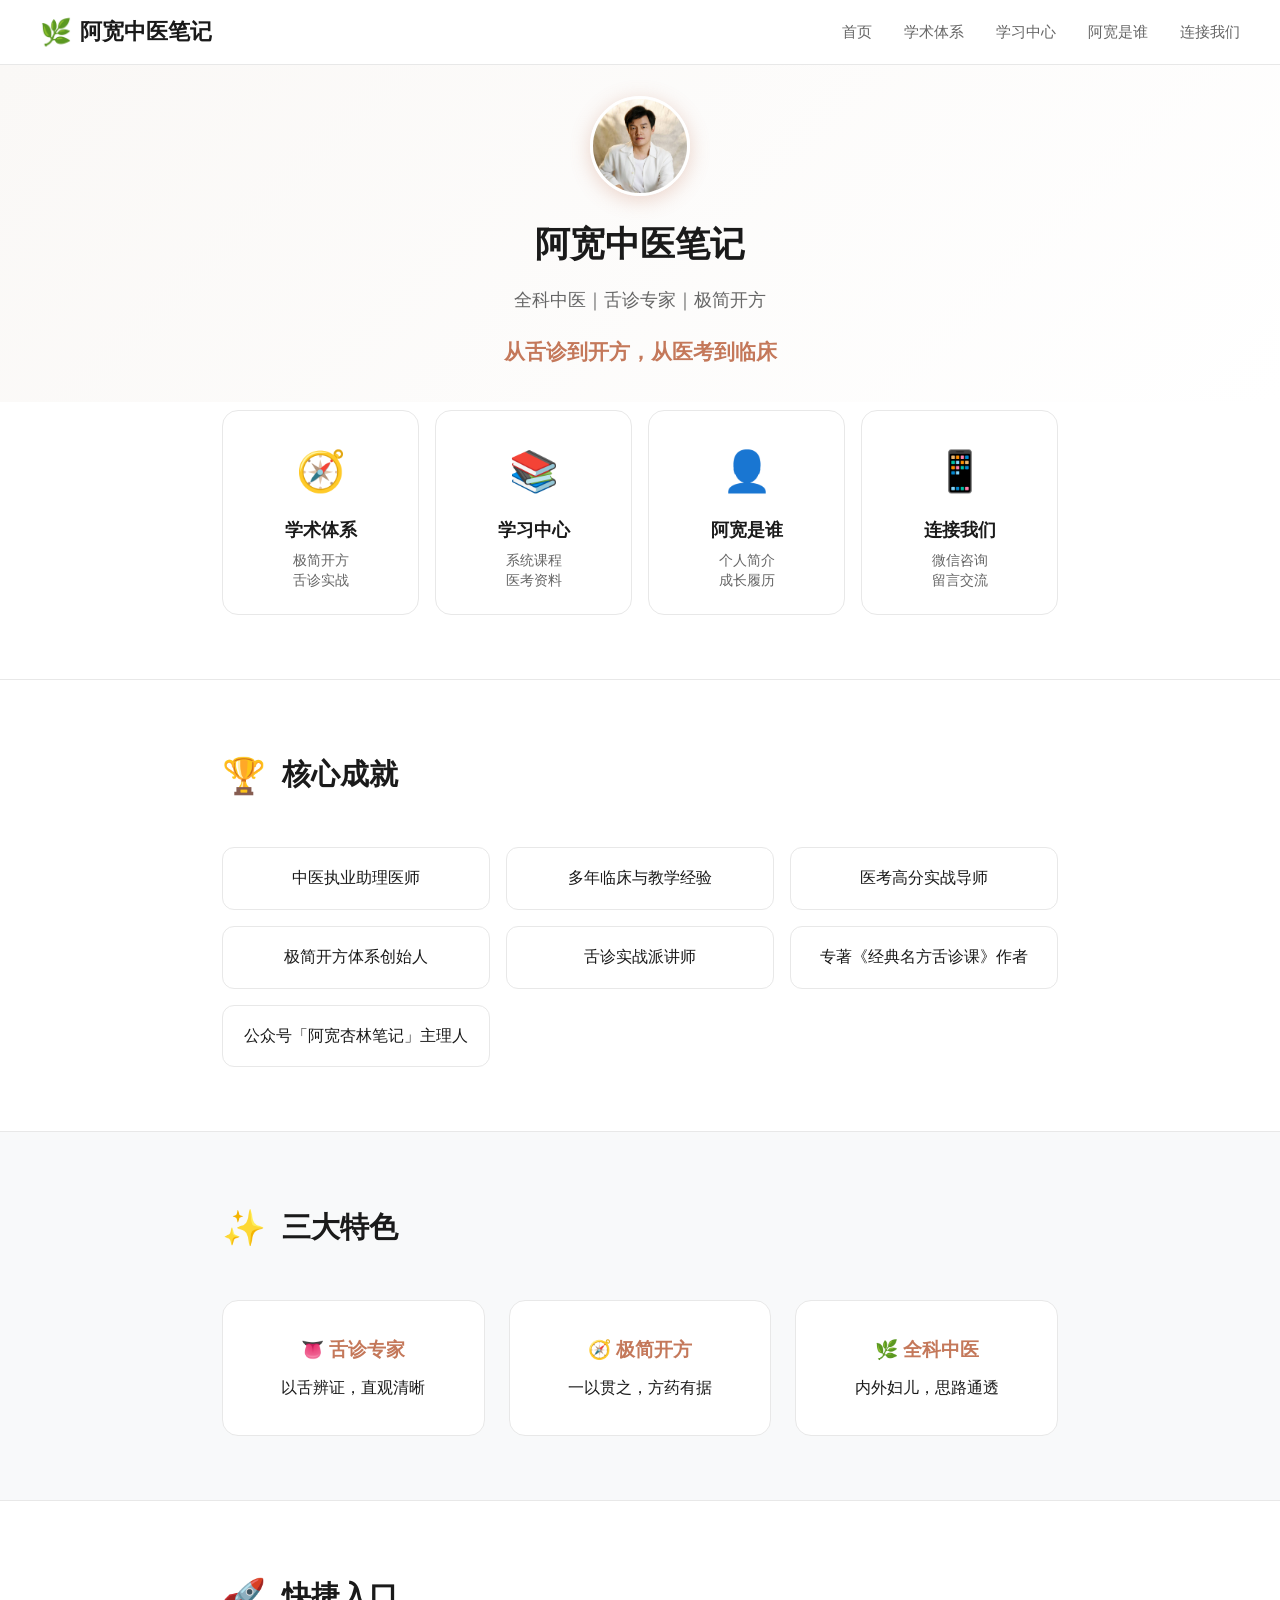
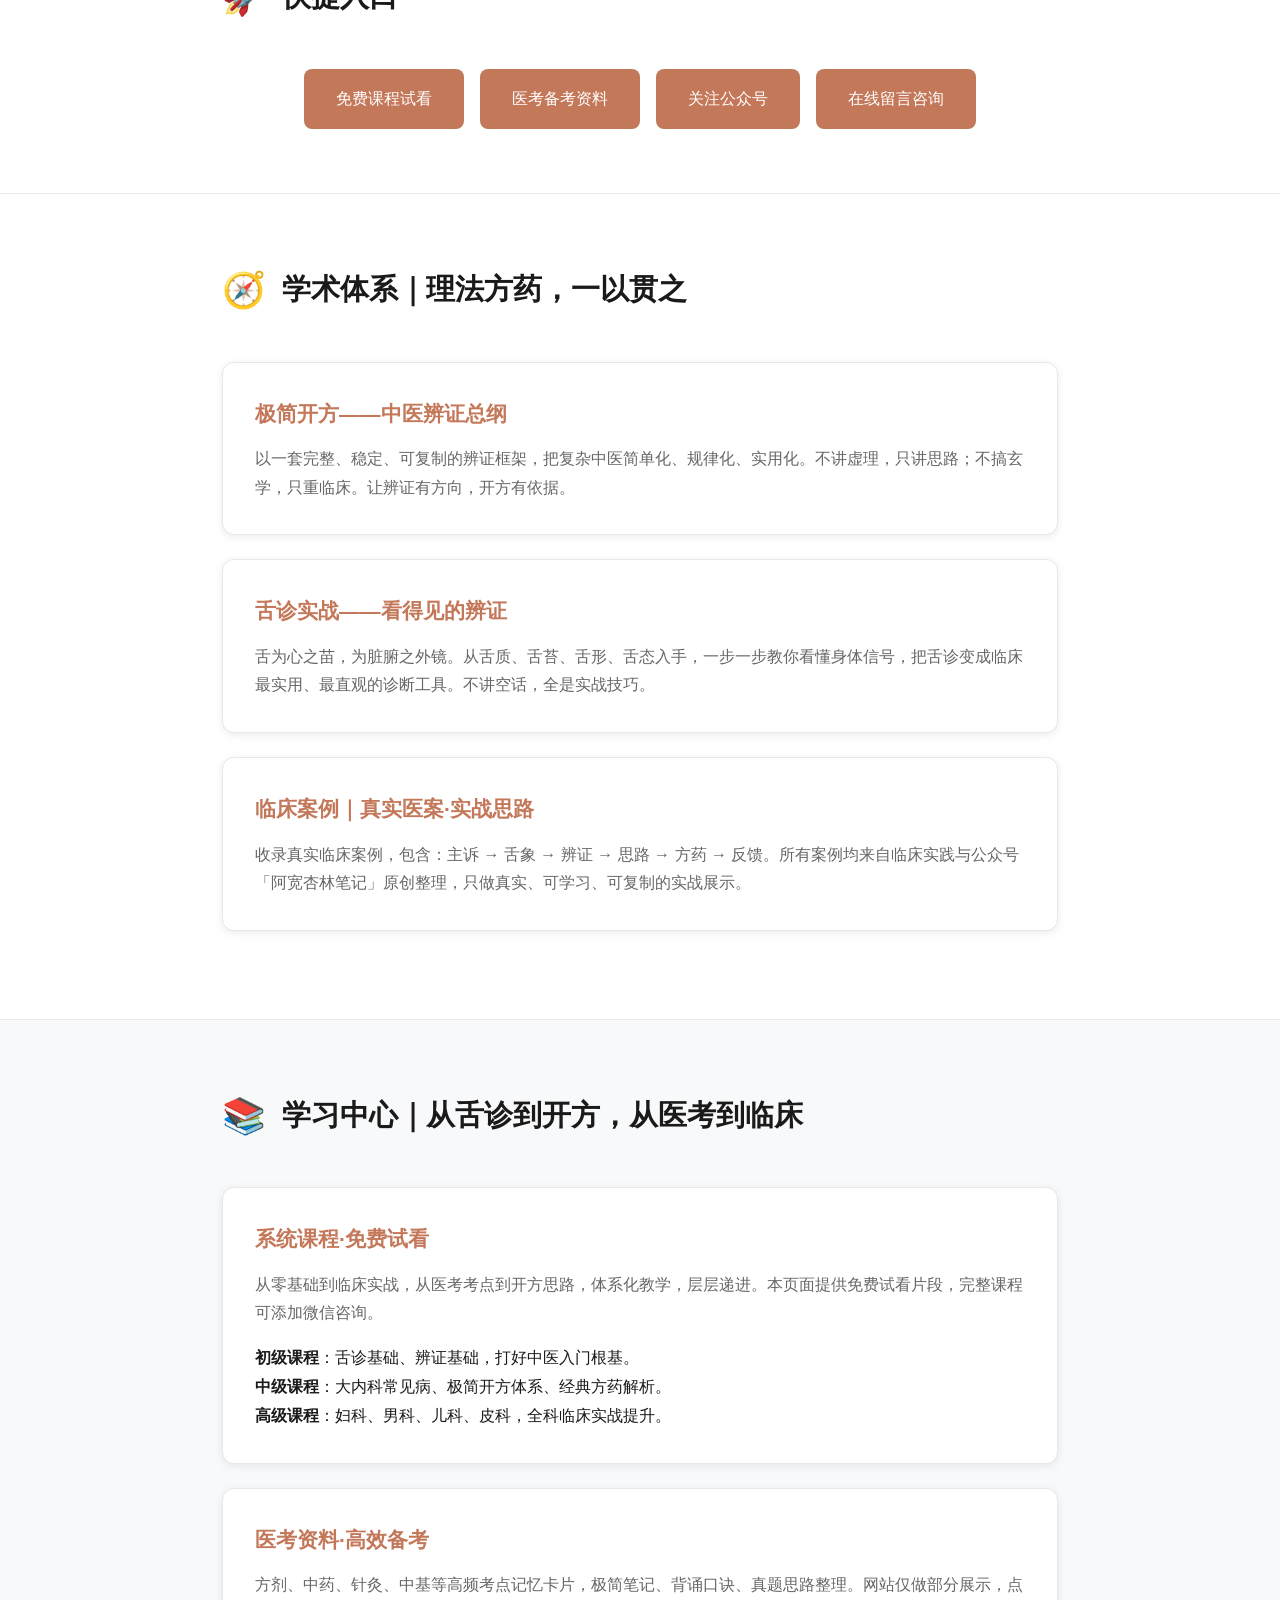
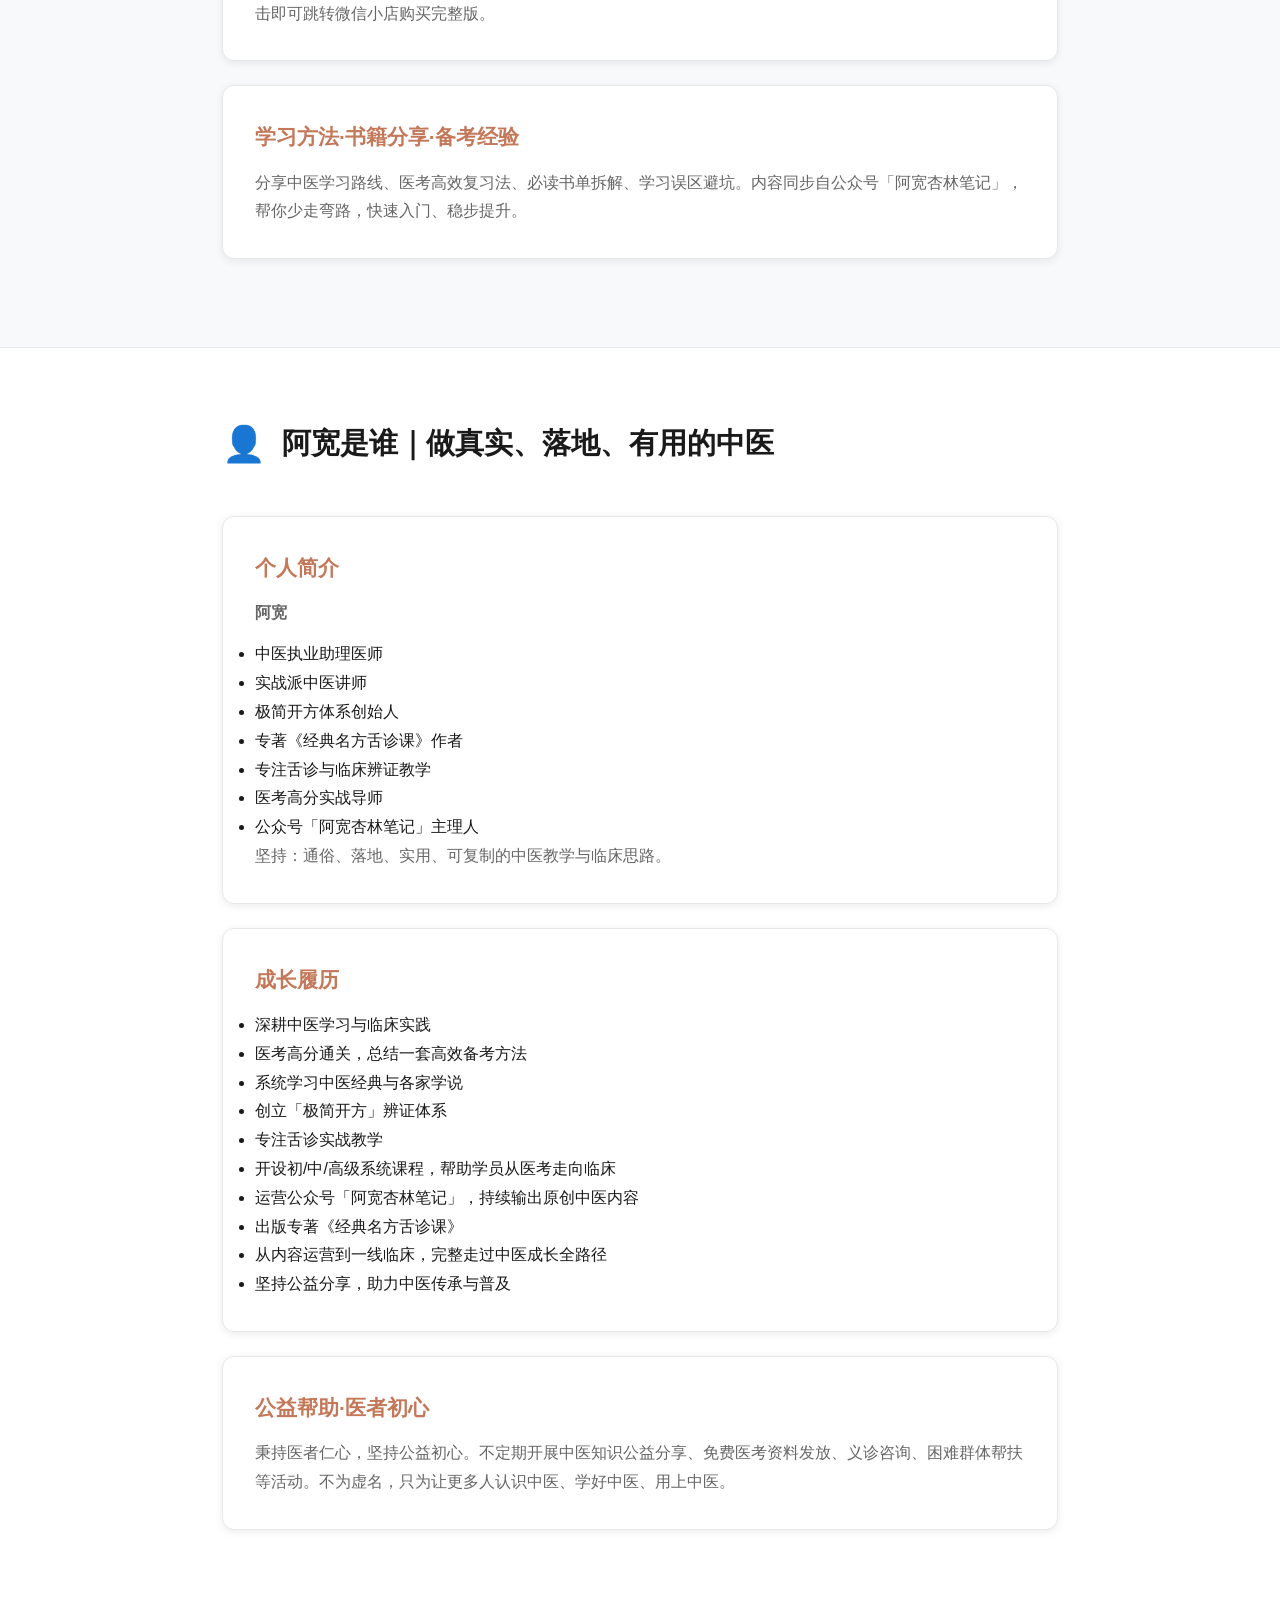
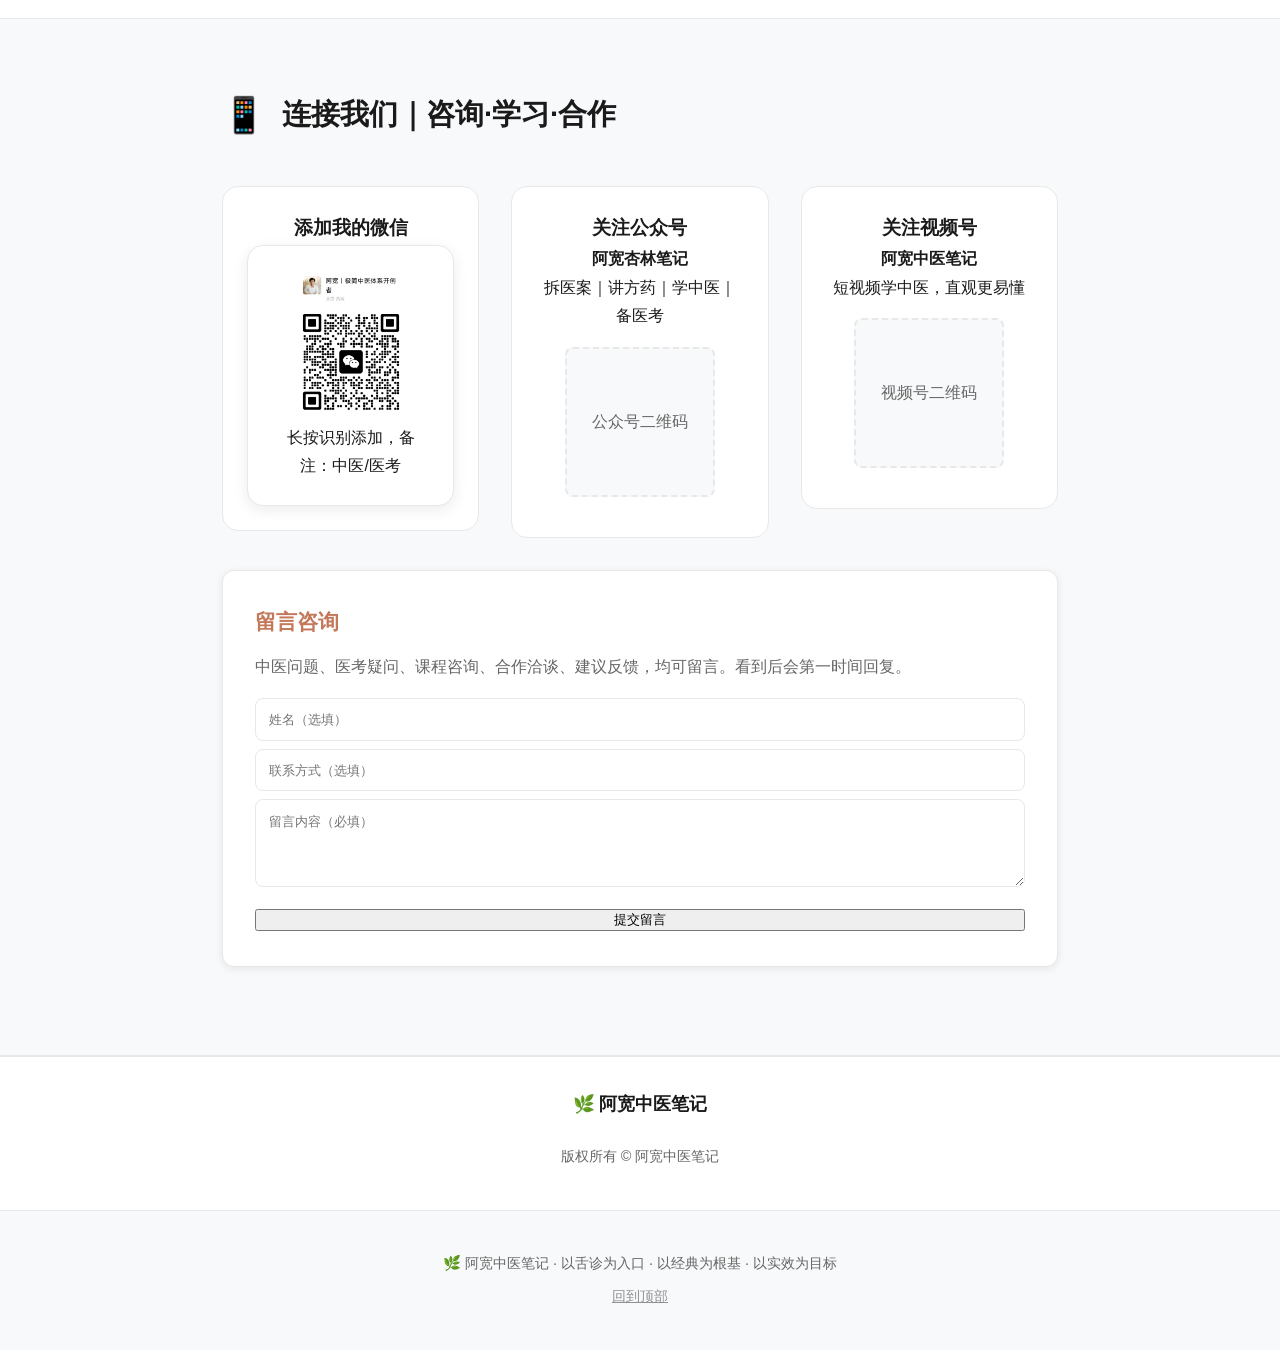
==== index.html @ 656f3b61 "Add files via upload" ====
<!DOCTYPE html>
<html lang="zh-CN">
<head>
	<meta name="generator" content="Hugo 0.123.0">
    <meta charset="UTF-8">
    <meta name="viewport" content="width=device-width, initial-scale=1.0">
    <title>阿宽中医笔记</title>
    <meta name="description" content="以舌诊为入口，以经典为根基，以实效为目标的中医辨证体系">
    
    <style>
        :root {
            --bg-primary: #ffffff;
            --bg-secondary: #f8f9fa;
            --bg-card: #ffffff;
            --text-primary: #1a1a1a;
            --text-secondary: #666666;
            --accent: #c4785a;
            --accent-light: #d48a6c;
            --border: #e8e8e8;
            --shadow: rgba(0, 0, 0, 0.08);
        }
        
        * {
            margin: 0;
            padding: 0;
            box-sizing: border-box;
        }
        
        body {
            font-family: -apple-system, BlinkMacSystemFont, "Segoe UI", "PingFang SC", "Hiragino Sans GB", "Microsoft YaHei", sans-serif;
            background: var(--bg-primary);
            color: var(--text-primary);
            line-height: 1.8;
            font-size: 16px;
        }
        
         
        nav {
            position: fixed;
            top: 0;
            left: 0;
            right: 0;
            background: rgba(255, 255, 255, 0.95);
            backdrop-filter: blur(10px);
            border-bottom: 1px solid var(--border);
            z-index: 1000;
            padding: 0 2rem;
        }
        
        .nav-container {
            max-width: 1200px;
            margin: 0 auto;
            display: flex;
            justify-content: space-between;
            align-items: center;
            height: 64px;
        }
        
        .logo {
            font-size: 1.4rem;
            font-weight: 700;
            color: var(--text-primary);
            text-decoration: none;
            display: flex;
            align-items: center;
            gap: 0.5rem;
        }
        
        .logo-icon {
            font-size: 1.6rem;
        }
        
        .nav-links {
            display: flex;
            gap: 2rem;
            list-style: none;
        }
        
        .nav-links a {
            color: var(--text-secondary);
            text-decoration: none;
            font-size: 0.95rem;
            transition: color 0.3s;
            position: relative;
        }
        
        .nav-links a:hover,
        .nav-links a.active {
            color: var(--text-primary);
        }
        
        .nav-links a::after {
            content: '';
            position: absolute;
            bottom: -4px;
            left: 0;
            width: 0;
            height: 2px;
            background: var(--accent);
            transition: width 0.3s;
        }
        
        .nav-links a:hover::after,
        .nav-links a.active::after {
            width: 100%;
        }
        
         
        main {
            padding-top: 64px;
            min-height: 100vh;
        }
        
        .container {
            max-width: 900px;
            margin: 0 auto;
            padding: 0 2rem;
        }
        
         
        .hero {
            padding: 2rem 0 1.5rem;
            text-align: center;
            background: linear-gradient(135deg, #faf8f6 0%, #ffffff 100%);
        }
        
        .hero-avatar {
            width: 80px;
            height: 80px;
            border-radius: 50%;
            background: linear-gradient(135deg, var(--accent) 0%, var(--accent-light) 100%);
            margin: 0 auto 1rem;
            display: flex;
            align-items: center;
            justify-content: center;
            font-size: 2rem;
            box-shadow: 0 4px 20px rgba(196, 120, 90, 0.3);
        }
        
        .hero-avatar-img {
            width: 100px;
            height: 100px;
            border-radius: 50%;
            object-fit: cover;
            margin: 0 auto 1rem;
            display: block;
            box-shadow: 0 4px 20px rgba(196, 120, 90, 0.3);
            border: 3px solid white;
        }
        
        .hero h1 {
            font-size: 2.2rem;
            margin-bottom: 0.6rem;
            color: var(--text-primary);
            font-weight: 700;
        }
        
        .hero-subtitle {
            font-size: 1.1rem;
            color: var(--text-secondary);
            margin-bottom: 1rem;
        }
        
        .hero-desc {
            max-width: 600px;
            margin: 0 auto 1.5rem;
            color: var(--text-secondary);
            font-size: 1rem;
            line-height: 1.8;
        }
        
        .hero-cta {
            display: inline-flex;
            align-items: center;
            gap: 0.5rem;
            background: var(--accent);
            color: white;
            padding: 0.9rem 1.8rem;
            border-radius: 8px;
            text-decoration: none;
            font-weight: 600;
            transition: all 0.3s;
            box-shadow: 0 4px 15px rgba(196, 120, 90, 0.3);
        }
        
        .hero-cta:hover {
            background: var(--accent-light);
            transform: translateY(-2px);
            box-shadow: 0 6px 20px rgba(196, 120, 90, 0.4);
        }
        
         
        .section {
            padding: 4rem 0;
            border-bottom: 1px solid var(--border);
        }
        
        .section:last-child {
            border-bottom: none;
        }
        
        .section-header {
            display: flex;
            align-items: center;
            gap: 1rem;
            margin-bottom: 2.5rem;
        }
        
        .section-icon {
            font-size: 2.2rem;
        }
        
        .section-title {
            font-size: 1.8rem;
            font-weight: 700;
            color: var(--text-primary);
        }
        
        .section-subtitle {
            color: var(--text-secondary);
            font-size: 1rem;
            margin-top: 0.3rem;
        }
        
         
        .feature-grid {
            display: grid;
            grid-template-columns: repeat(auto-fit, minmax(260px, 1fr));
            gap: 1.5rem;
        }
        
        .feature-card {
            background: var(--bg-card);
            border: 1px solid var(--border);
            border-radius: 12px;
            padding: 1.8rem;
            transition: all 0.3s;
            box-shadow: 0 2px 8px var(--shadow);
        }
        
        .feature-card:hover {
            border-color: var(--accent);
            transform: translateY(-4px);
            box-shadow: 0 8px 25px var(--shadow);
        }
        
        .feature-icon {
            font-size: 2.2rem;
            margin-bottom: 0.8rem;
        }
        
        .feature-title {
            font-size: 1.15rem;
            margin-bottom: 0.6rem;
            color: var(--text-primary);
            font-weight: 600;
        }
        
        .feature-desc {
            color: var(--text-secondary);
            font-size: 0.95rem;
            line-height: 1.7;
        }
        
         
        .content-card {
            background: var(--bg-card);
            border: 1px solid var(--border);
            border-radius: 12px;
            padding: 2rem;
            margin-bottom: 1.5rem;
            box-shadow: 0 2px 8px var(--shadow);
        }
        
        .content-card h3 {
            font-size: 1.3rem;
            margin-bottom: 0.8rem;
            color: var(--accent);
        }
        
        .content-card p {
            color: var(--text-secondary);
            margin-bottom: 0.8rem;
        }
        
        .content-card p:last-child {
            margin-bottom: 0;
        }
        
         
        .big-text {
            font-size: 1.15rem;
            line-height: 1.9;
            color: var(--text-secondary);
            margin: 1.5rem 0;
        }
        
        .big-text strong {
            color: var(--text-primary);
        }
        
         
        .highlight-box {
            background: linear-gradient(135deg, #fdf8f5 0%, #fff 100%);
            border: 1px solid rgba(196, 120, 90, 0.2);
            border-radius: 12px;
            padding: 1.8rem;
            margin: 1.5rem 0;
        }
        
        .highlight-box h4 {
            color: var(--accent);
            margin-bottom: 0.8rem;
            font-size: 1.1rem;
        }
        
         
        .styled-list {
            list-style: none;
            padding: 0;
        }
        
        .styled-list li {
            padding: 1rem 0;
            border-bottom: 1px solid var(--border);
            display: flex;
            align-items: flex-start;
            gap: 1rem;
        }
        
        .styled-list li:last-child {
            border-bottom: none;
        }
        
        .styled-list .icon {
            font-size: 1.5rem;
            flex-shrink: 0;
        }
        
        .styled-list .content h4 {
            color: var(--text-primary);
            margin-bottom: 0.3rem;
            font-size: 1.1rem;
        }
        
        .styled-list .content p {
            color: var(--text-secondary);
            font-size: 0.95rem;
        }
        
         
        .tag {
            display: inline-block;
            background: var(--bg-secondary);
            border: 1px solid var(--border);
            color: var(--text-secondary);
            padding: 0.3rem 0.9rem;
            border-radius: 20px;
            font-size: 0.85rem;
            margin-right: 0.5rem;
            margin-bottom: 0.5rem;
        }
        
        .tag-accent {
            background: rgba(196, 120, 90, 0.1);
            border-color: var(--accent);
            color: var(--accent);
        }
        
         
        table {
            width: 100%;
            border-collapse: collapse;
            margin: 1.5rem 0;
        }
        
        th, td {
            padding: 0.9rem;
            text-align: left;
            border-bottom: 1px solid var(--border);
        }
        
        th {
            color: var(--accent);
            font-weight: 600;
        }
        
        td {
            color: var(--text-secondary);
        }
        
         
        .contact-section {
            text-align: center;
            padding: 4rem 0;
            background: var(--bg-secondary);
        }
        
        .contact-section h2 {
            font-size: 1.8rem;
            margin-bottom: 0.8rem;
        }
        
        .contact-section p {
            color: var(--text-secondary);
            margin-bottom: 1.5rem;
        }
        
        .contact-layout {
            display: grid;
            grid-template-columns: 1fr auto;
            gap: 3rem;
            align-items: start;
            margin-top: 1.5rem;
        }
        
        .contact-text {
            text-align: left;
        }
        
        .contact-text ul {
            padding-left: 1.5rem;
            color: var(--text-secondary);
            margin: 1rem 0;
        }
        
        .contact-text li {
            margin-bottom: 0.5rem;
        }
        
        .contact-qr {
            flex-shrink: 0;
        }
        
        .wechat-card {
            display: inline-block;
            background: var(--bg-card);
            border: 1px solid var(--border);
            border-radius: 16px;
            padding: 1.5rem;
            box-shadow: 0 4px 15px var(--shadow);
            text-align: center;
        }
        
        .wechat-qr-placeholder {
            width: 180px;
            height: 180px;
            background: var(--bg-secondary);
            border-radius: 8px;
            display: flex;
            align-items: center;
            justify-content: center;
            color: var(--text-secondary);
            margin-bottom: 0.8rem;
            font-size: 0.9rem;
        }
        
         
        footer {
            background: var(--bg-secondary);
            border-top: 1px solid var(--border);
            padding: 2.5rem 0;
            text-align: center;
        }
        
        footer p {
            color: var(--text-secondary);
            font-size: 0.9rem;
        }
        
         
        @media (max-width: 768px) {
            .nav-links {
                display: none;
            }
            
            .hero h1 {
                font-size: 1.8rem;
            }
            
            .section-title {
                font-size: 1.4rem;
            }
            
            .big-text {
                font-size: 1rem;
            }
            
            .contact-layout {
                grid-template-columns: 1fr;
                gap: 2rem;
            }
            
            .contact-text {
                text-align: center;
            }
            
            .contact-qr {
                display: flex;
                justify-content: center;
            }
        }
    </style>
</head>
<body>
    <nav>
    <div class="nav-container">
        <a href="/" class="logo">
            <span class="logo-icon">🌿</span>
            <span>阿宽中医笔记</span>
        </a>
        <ul class="nav-links">
            
            <li><a href="/">首页</a></li>
            
            <li><a href="/#academic">学术体系</a></li>
            
            <li><a href="/#learning">学习中心</a></li>
            
            <li><a href="/#about">阿宽是谁</a></li>
            
            <li><a href="/#contact">连接我们</a></li>
            
        </ul>
    </div>
</nav>

<script>
document.querySelectorAll('nav a[href^="#"]').forEach(anchor => {
    anchor.addEventListener('click', function (e) {
        if (this.getAttribute('href').startsWith('/#')) {
            e.preventDefault();
            const targetId = this.getAttribute('href').substring(2);
            const target = document.getElementById(targetId);
            if (target) {
                target.scrollIntoView({ behavior: 'smooth', block: 'start' });
            }
        }
    });
});
</script>

    
    <main>
        


<section class="hero" id="home">
    <div class="container">
        <img src="/images/avatar.jpg" alt="阿宽" class="hero-avatar-img">
        <h1>阿宽中医笔记</h1>
        <p class="hero-subtitle" style="font-size: 1.1rem; color: var(--text-secondary);">全科中医｜舌诊专家｜极简开方</p>
        <p class="hero-slogan" style="font-size: 1.3rem; color: var(--accent); margin: 0.5rem 0;">从舌诊到开方，从医考到临床</p>
    </div>
</section>


<section class="section" style="padding-top: 0.5rem;">
    <div class="container">
        <div class="section-grid">
            <a href="#academic" class="section-card">
                <span class="section-icon-large">🧭</span>
                <h3>学术体系</h3>
                <p>极简开方<br>舌诊实战</p>
            </a>
            <a href="#learning" class="section-card">
                <span class="section-icon-large">📚</span>
                <h3>学习中心</h3>
                <p>系统课程<br>医考资料</p>
            </a>
            <a href="#about" class="section-card">
                <span class="section-icon-large">👤</span>
                <h3>阿宽是谁</h3>
                <p>个人简介<br>成长履历</p>
            </a>
            <a href="#contact" class="section-card">
                <span class="section-icon-large">📱</span>
                <h3>连接我们</h3>
                <p>微信咨询<br>留言交流</p>
            </a>
        </div>
    </div>
</section>


<section class="section content-section" id="achievements">
    <div class="container">
        <div class="section-header">
            <span class="section-icon">🏆</span>
            <h2 class="section-title">核心成就</h2>
        </div>
        <div class="achievement-grid">
            <div class="achievement-card">中医执业助理医师</div>
            <div class="achievement-card">多年临床与教学经验</div>
            <div class="achievement-card">医考高分实战导师</div>
            <div class="achievement-card">极简开方体系创始人</div>
            <div class="achievement-card">舌诊实战派讲师</div>
            <div class="achievement-card">专著《经典名方舌诊课》作者</div>
            <div class="achievement-card">公众号「阿宽杏林笔记」主理人</div>
        </div>
    </div>
</section>


<section class="section content-section" style="background: var(--bg-secondary);">
    <div class="container">
        <div class="section-header">
            <span class="section-icon">✨</span>
            <h2 class="section-title">三大特色</h2>
        </div>
        <div class="feature-row">
            <div class="feature-box">
                <h3>👅 舌诊专家</h3>
                <p>以舌辨证，直观清晰</p>
            </div>
            <div class="feature-box">
                <h3>🧭 极简开方</h3>
                <p>一以贯之，方药有据</p>
            </div>
            <div class="feature-box">
                <h3>🌿 全科中医</h3>
                <p>内外妇儿，思路通透</p>
            </div>
        </div>
    </div>
</section>


<section class="section content-section">
    <div class="container">
        <div class="section-header">
            <span class="section-icon">🚀</span>
            <h2 class="section-title">快捷入口</h2>
        </div>
        <div class="quick-links">
            <a href="#" class="quick-btn">免费课程试看</a>
            <a href="#" class="quick-btn">医考备考资料</a>
            <a href="#" class="quick-btn">关注公众号</a>
            <a href="#contact" class="quick-btn">在线留言咨询</a>
        </div>
    </div>
</section>


<section class="section content-section" id="academic">
    <div class="container">
        <div class="section-header">
            <span class="section-icon">🧭</span>
            <h2 class="section-title">学术体系｜理法方药，一以贯之</h2>
        </div>
        
        <div class="content-card">
            <h3>极简开方——中医辨证总纲</h3>
            <p>以一套完整、稳定、可复制的辨证框架，把复杂中医简单化、规律化、实用化。不讲虚理，只讲思路；不搞玄学，只重临床。让辨证有方向，开方有依据。</p>
        </div>
        
        <div class="content-card">
            <h3>舌诊实战——看得见的辨证</h3>
            <p>舌为心之苗，为脏腑之外镜。从舌质、舌苔、舌形、舌态入手，一步一步教你看懂身体信号，把舌诊变成临床最实用、最直观的诊断工具。不讲空话，全是实战技巧。</p>
        </div>
        
        <div class="content-card">
            <h3>临床案例｜真实医案·实战思路</h3>
            <p>收录真实临床案例，包含：主诉 → 舌象 → 辨证 → 思路 → 方药 → 反馈。所有案例均来自临床实践与公众号「阿宽杏林笔记」原创整理，只做真实、可学习、可复制的实战展示。</p>
        </div>
    </div>
</section>


<section class="section content-section" id="learning" style="background: var(--bg-secondary);">
    <div class="container">
        <div class="section-header">
            <span class="section-icon">📚</span>
            <h2 class="section-title">学习中心｜从舌诊到开方，从医考到临床</h2>
        </div>
        
        <div class="content-card">
            <h3>系统课程·免费试看</h3>
            <p>从零基础到临床实战，从医考考点到开方思路，体系化教学，层层递进。本页面提供免费试看片段，完整课程可添加微信咨询。</p>
            <div class="course-list" style="margin-top: 1rem;">
                <div class="course-item">
                    <strong>初级课程</strong>：舌诊基础、辨证基础，打好中医入门根基。
                </div>
                <div class="course-item">
                    <strong>中级课程</strong>：大内科常见病、极简开方体系、经典方药解析。
                </div>
                <div class="course-item">
                    <strong>高级课程</strong>：妇科、男科、儿科、皮科，全科临床实战提升。
                </div>
            </div>
        </div>
        
        <div class="content-card">
            <h3>医考资料·高效备考</h3>
            <p>方剂、中药、针灸、中基等高频考点记忆卡片，极简笔记、背诵口诀、真题思路整理。网站仅做部分展示，点击即可跳转微信小店购买完整版。</p>
        </div>
        
        <div class="content-card">
            <h3>学习方法·书籍分享·备考经验</h3>
            <p>分享中医学习路线、医考高效复习法、必读书单拆解、学习误区避坑。内容同步自公众号「阿宽杏林笔记」，帮你少走弯路，快速入门、稳步提升。</p>
        </div>
    </div>
</section>


<section class="section content-section" id="about">
    <div class="container">
        <div class="section-header">
            <span class="section-icon">👤</span>
            <h2 class="section-title">阿宽是谁｜做真实、落地、有用的中医</h2>
        </div>
        
        <div class="content-card">
            <h3>个人简介</h3>
            <p><strong>阿宽</strong></p>
            <ul>
                <li>中医执业助理医师</li>
                <li>实战派中医讲师</li>
                <li>极简开方体系创始人</li>
                <li>专著《经典名方舌诊课》作者</li>
                <li>专注舌诊与临床辨证教学</li>
                <li>医考高分实战导师</li>
                <li>公众号「阿宽杏林笔记」主理人</li>
            </ul>
            <p>坚持：通俗、落地、实用、可复制的中医教学与临床思路。</p>
        </div>
        
        <div class="content-card">
            <h3>成长履历</h3>
            <ul>
                <li>深耕中医学习与临床实践</li>
                <li>医考高分通关，总结一套高效备考方法</li>
                <li>系统学习中医经典与各家学说</li>
                <li>创立「极简开方」辨证体系</li>
                <li>专注舌诊实战教学</li>
                <li>开设初/中/高级系统课程，帮助学员从医考走向临床</li>
                <li>运营公众号「阿宽杏林笔记」，持续输出原创中医内容</li>
                <li>出版专著《经典名方舌诊课》</li>
                <li>从内容运营到一线临床，完整走过中医成长全路径</li>
                <li>坚持公益分享，助力中医传承与普及</li>
            </ul>
        </div>
        
        <div class="content-card">
            <h3>公益帮助·医者初心</h3>
            <p>秉持医者仁心，坚持公益初心。不定期开展中医知识公益分享、免费医考资料发放、义诊咨询、困难群体帮扶等活动。不为虚名，只为让更多人认识中医、学好中医、用上中医。</p>
        </div>
    </div>
</section>


<section class="section content-section" id="contact" style="background: var(--bg-secondary);">
    <div class="container">
        <div class="section-header">
            <span class="section-icon">📱</span>
            <h2 class="section-title">连接我们｜咨询·学习·合作</h2>
        </div>
        
        <div class="contact-layout">
            <div class="contact-block">
                <h3>添加我的微信</h3>
                <div class="wechat-card">
                    <img src="/images/wechat-qr.jpg" alt="微信二维码" style="width: 150px; height: auto; border-radius: 8px;">
                    <p>长按识别添加，备注：中医/医考</p>
                </div>
            </div>
            
            <div class="contact-block">
                <h3>关注公众号</h3>
                <p><strong>阿宽杏林笔记</strong></p>
                <p>拆医案｜讲方药｜学中医｜备医考</p>
                <div class="qr-placeholder">公众号二维码</div>
            </div>
            
            <div class="contact-block">
                <h3>关注视频号</h3>
                <p><strong>阿宽中医笔记</strong></p>
                <p>短视频学中医，直观更易懂</p>
                <div class="qr-placeholder">视频号二维码</div>
            </div>
        </div>
        
        <div class="content-card" style="margin-top: 2rem;">
            <h3>留言咨询</h3>
            <p>中医问题、医考疑问、课程咨询、合作洽谈、建议反馈，均可留言。看到后会第一时间回复。</p>
            <form class="contact-form" style="margin-top: 1rem;">
                <input type="text" placeholder="姓名（选填）" style="width: 100%; padding: 0.8rem; margin-bottom: 0.5rem; border: 1px solid var(--border); border-radius: 8px;">
                <input type="text" placeholder="联系方式（选填）" style="width: 100%; padding: 0.8rem; margin-bottom: 0.5rem; border: 1px solid var(--border); border-radius: 8px;">
                <textarea placeholder="留言内容（必填）" rows="4" style="width: 100%; padding: 0.8rem; margin-bottom: 0.5rem; border: 1px solid var(--border); border-radius: 8px; resize: vertical;"></textarea>
                <button type="submit" class="btn btn-primary" style="width: 100%;">提交留言</button>
            </form>
        </div>
    </div>
</section>


<section class="contact-section" style="padding: 2rem 0; text-align: center; background: var(--bg-primary); border-top: 1px solid var(--border);">
    <div class="container">
        <p style="font-size: 1.1rem; color: var(--text-primary);"><strong>🌿 阿宽中医笔记</strong></p>
        <p style="color: var(--text-secondary); font-size: 0.9rem; margin: 0.5rem 0;">版权所有 © 阿宽中医笔记</p>
    </div>
</section>

<style>
.hero-slogan { font-weight: 600; }
.section-grid { display: grid; grid-template-columns: repeat(4, 1fr); gap: 1rem; }
.section-card { display: flex; flex-direction: column; align-items: center; justify-content: center; background: white; border: 1px solid var(--border); border-radius: 16px; padding: 1.5rem 1rem; text-align: center; text-decoration: none; color: var(--text-primary); transition: all 0.3s; min-height: 120px; }
.section-card:hover { border-color: var(--accent); transform: translateY(-5px); box-shadow: 0 10px 30px rgba(0,0,0,0.08); }
.section-icon-large { font-size: 2.5rem; margin-bottom: 0.5rem; }
.section-card h3 { font-size: 1.1rem; margin-bottom: 0.3rem; font-weight: 600; }
.section-card p { color: var(--text-secondary); font-size: 0.85rem; margin: 0; line-height: 1.4; }
.achievement-grid { display: grid; grid-template-columns: repeat(auto-fit, minmax(200px, 1fr)); gap: 1rem; }
.achievement-card { background: white; border: 1px solid var(--border); border-radius: 12px; padding: 1rem; text-align: center; font-weight: 500; }
.feature-row { display: grid; grid-template-columns: repeat(3, 1fr); gap: 1.5rem; }
.feature-box { background: white; border: 1px solid var(--border); border-radius: 16px; padding: 2rem; text-align: center; }
.feature-box h3 { color: var(--accent); margin-bottom: 0.5rem; }
.quick-links { display: flex; justify-content: center; gap: 1rem; flex-wrap: wrap; }
.quick-btn { display: inline-block; padding: 1rem 2rem; background: var(--accent); color: white; text-decoration: none; border-radius: 8px; font-weight: 500; transition: all 0.3s; }
.quick-btn:hover { background: var(--accent-light); transform: translateY(-2px); }
.contact-layout { display: grid; grid-template-columns: repeat(3, 1fr); gap: 2rem; }
.contact-block { background: white; border: 1px solid var(--border); border-radius: 16px; padding: 1.5rem; text-align: center; }
.qr-placeholder { width: 150px; height: 150px; background: var(--bg-secondary); border: 2px dashed var(--border); border-radius: 8px; display: flex; align-items: center; justify-content: center; color: var(--text-secondary); margin: 1rem auto; }
@media (max-width: 768px) { .section-grid { grid-template-columns: repeat(2, 1fr); } .feature-row { grid-template-columns: 1fr; } .contact-layout { grid-template-columns: 1fr; } .quick-links { flex-direction: column; } }
</style>

<script>
document.querySelectorAll('a[href^="#"]').forEach(anchor => {
    anchor.addEventListener('click', function (e) {
        e.preventDefault();
        const target = document.querySelector(this.getAttribute('href'));
        if (target) {
            target.scrollIntoView({ behavior: 'smooth', block: 'start' });
        }
    });
});
</script>


    </main>
    
    <footer>
    <div class="container">
        <p>🌿 阿宽中医笔记 · 以舌诊为入口 · 以经典为根基 · 以实效为目标</p>
        <p style="margin-top: 0.5rem; opacity: 0.7; font-size: 0.85rem;">
            <a href="#home" style="color: inherit; text-decoration: underline;">回到顶部</a>
        </p>
    </div>
</footer>

<script>
document.querySelector('footer a[href="#home"]').addEventListener('click', function(e) {
    e.preventDefault();
    document.querySelector('#home').scrollIntoView({ behavior: 'smooth' });
});
</script>

</body>
</html>
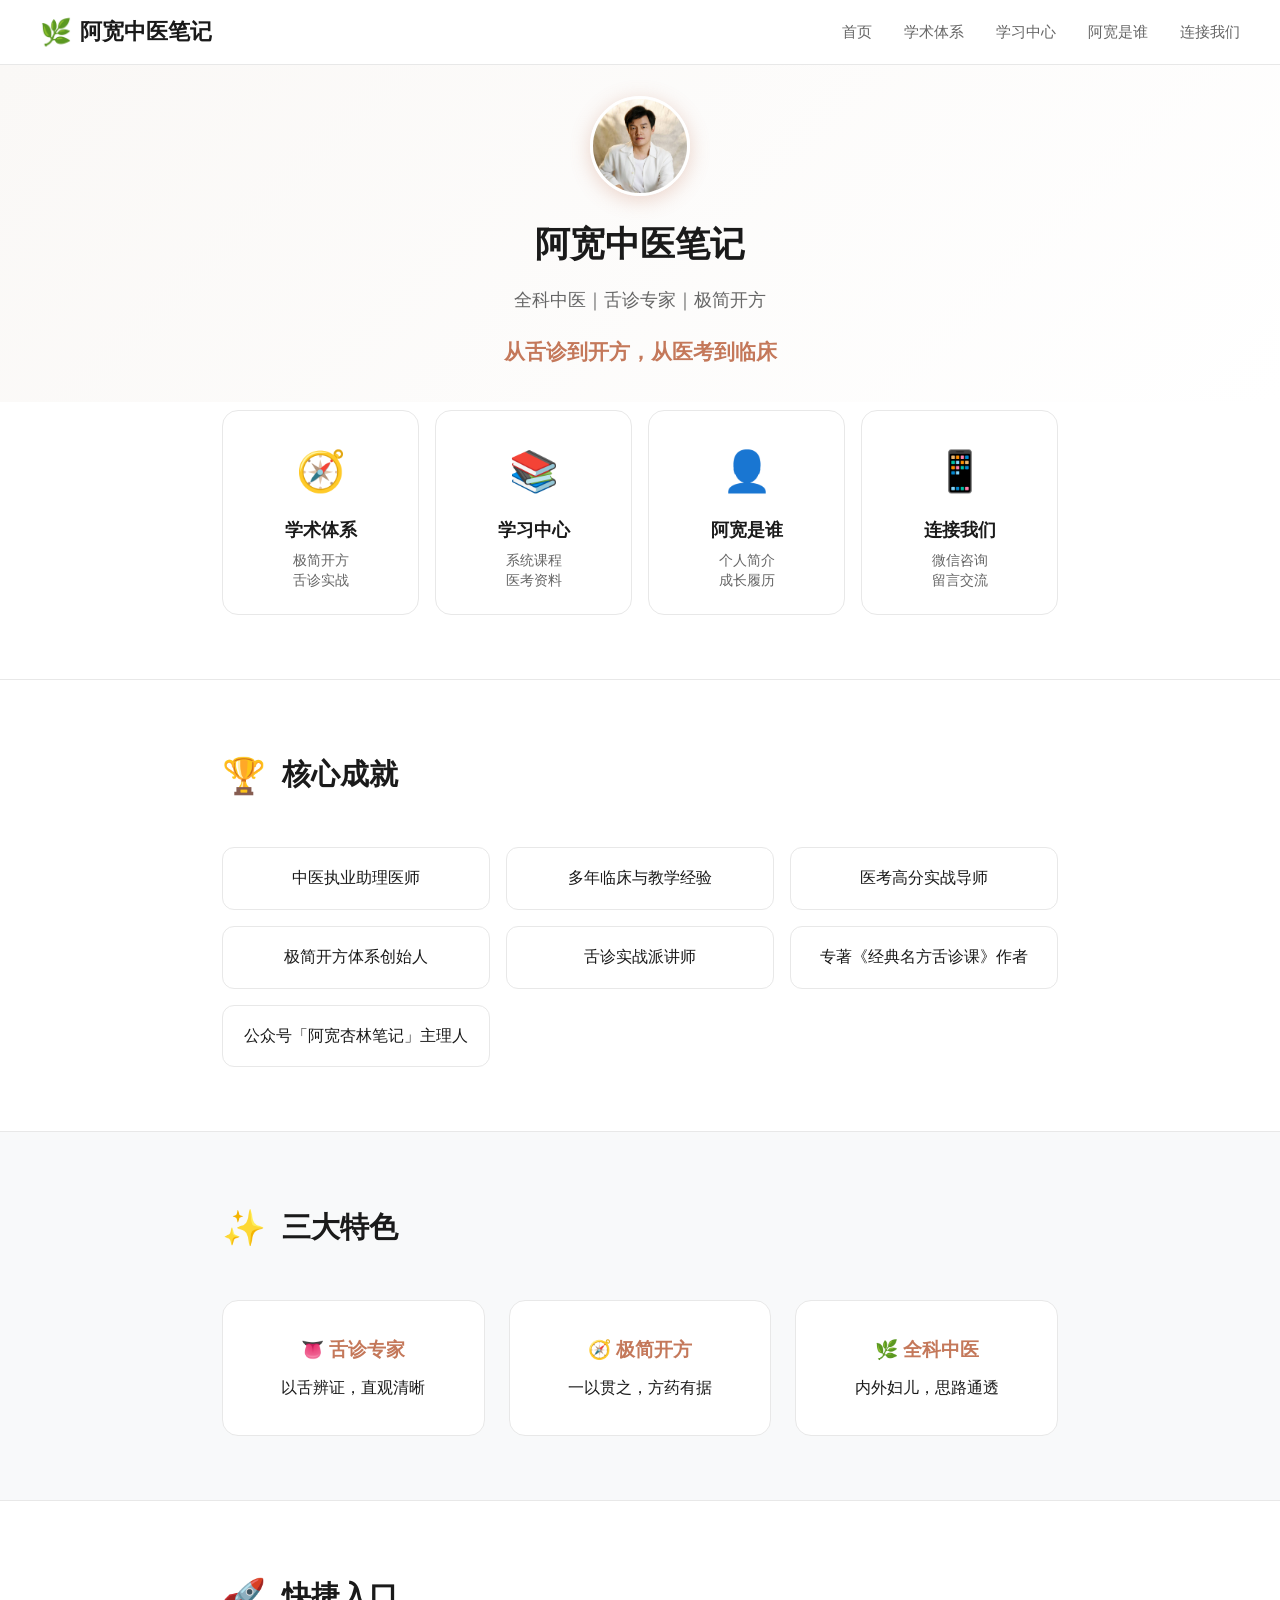
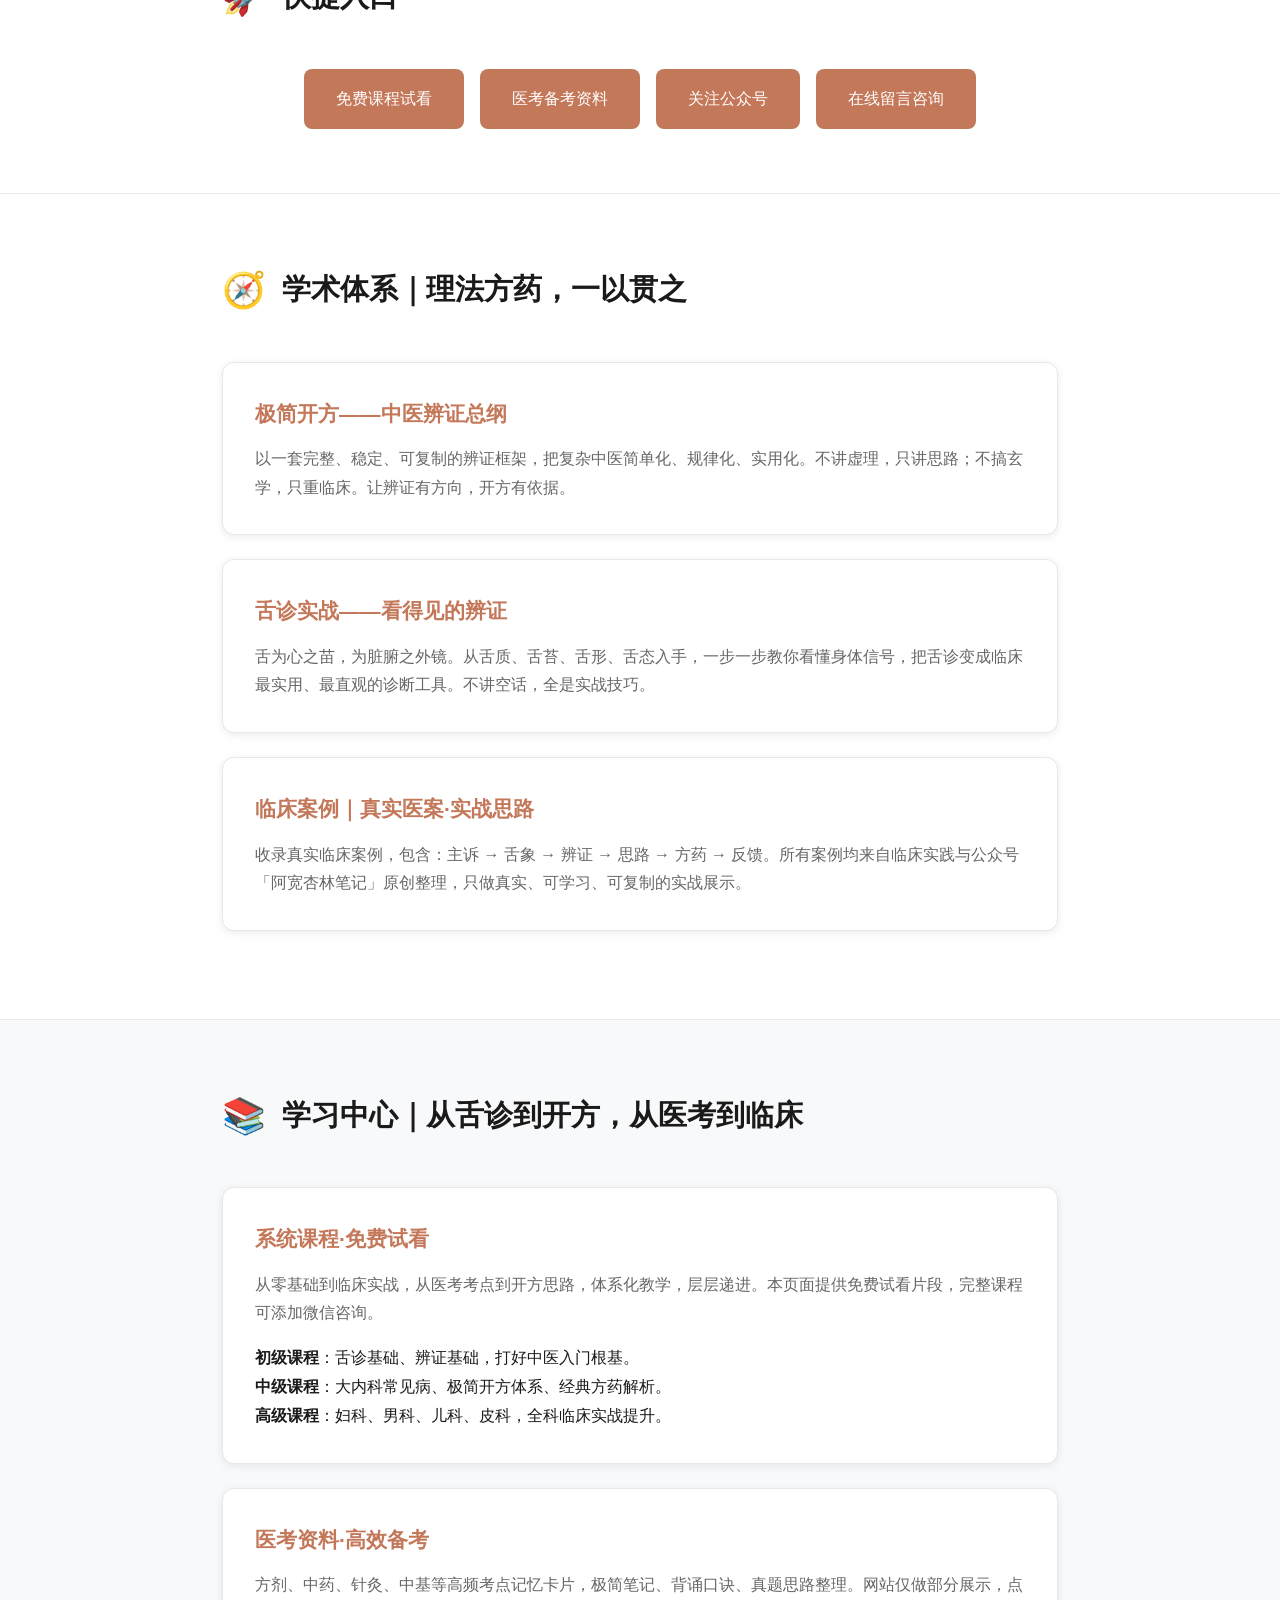
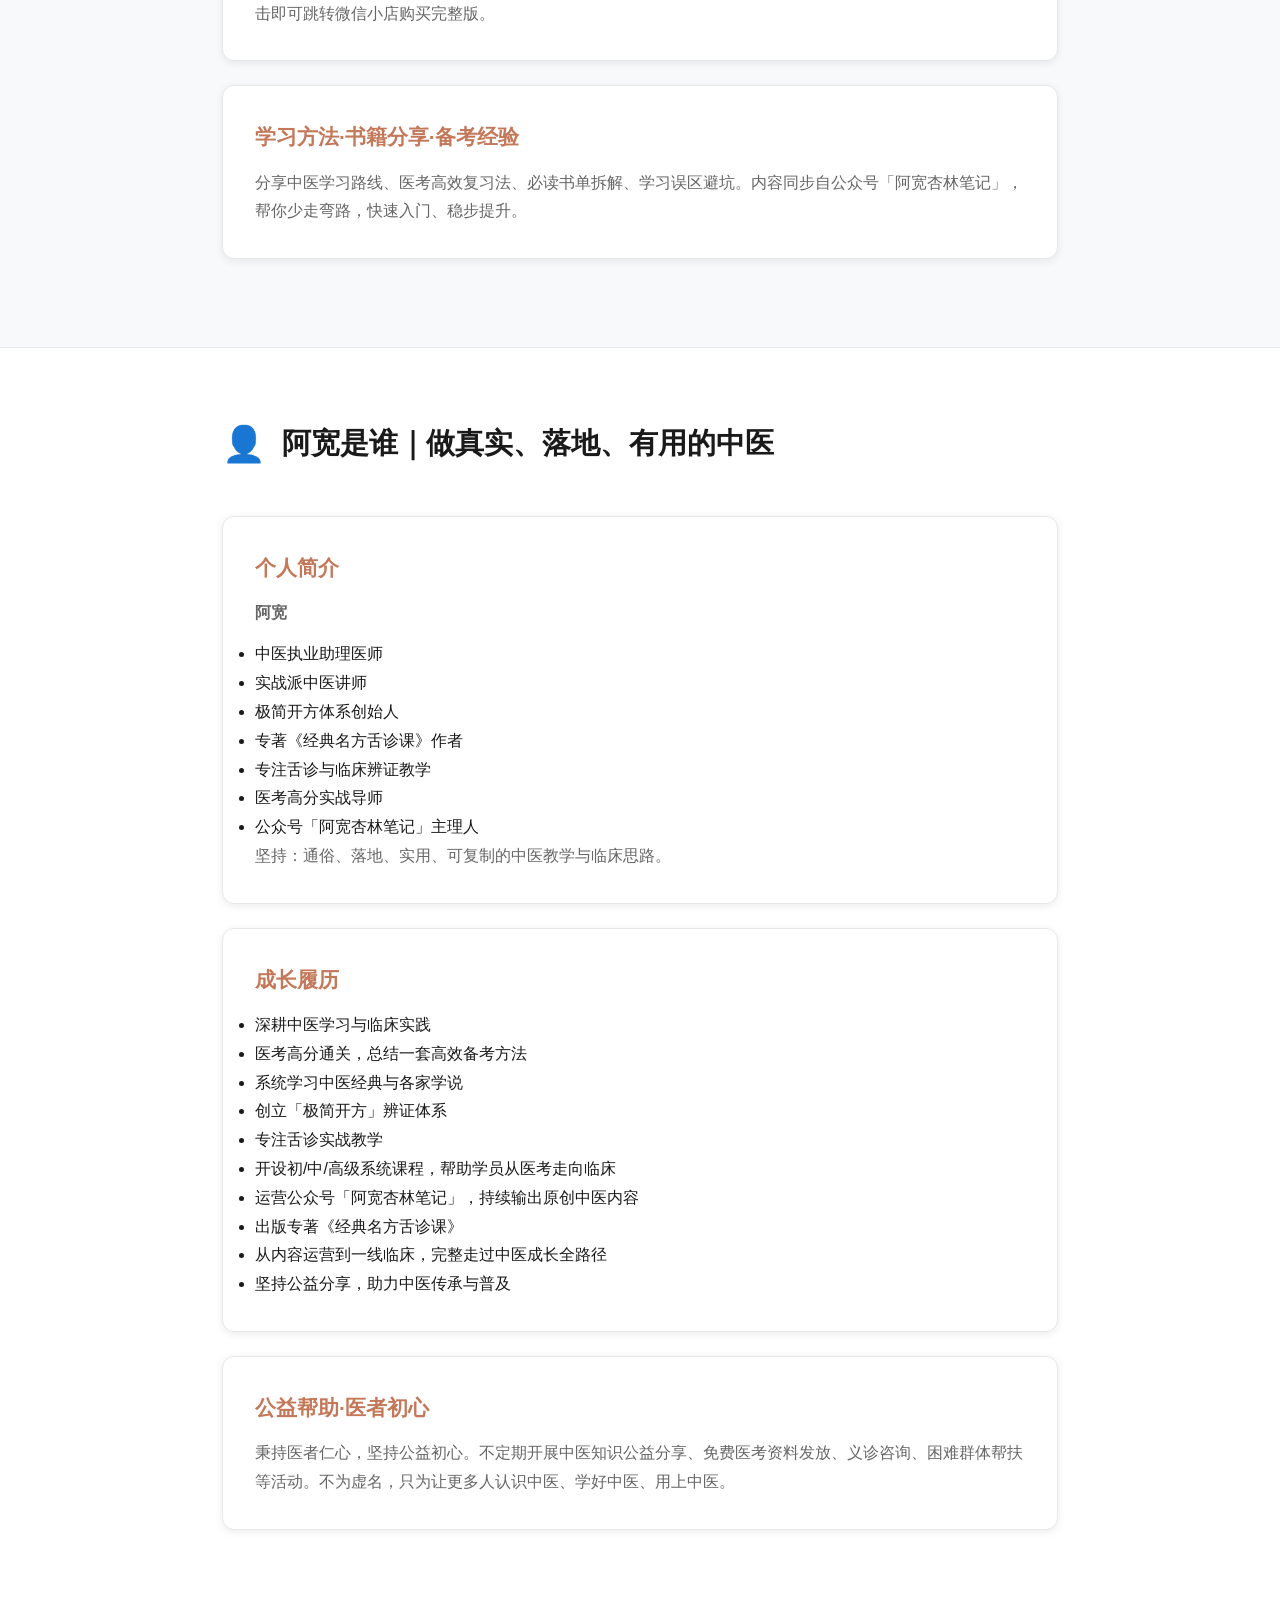
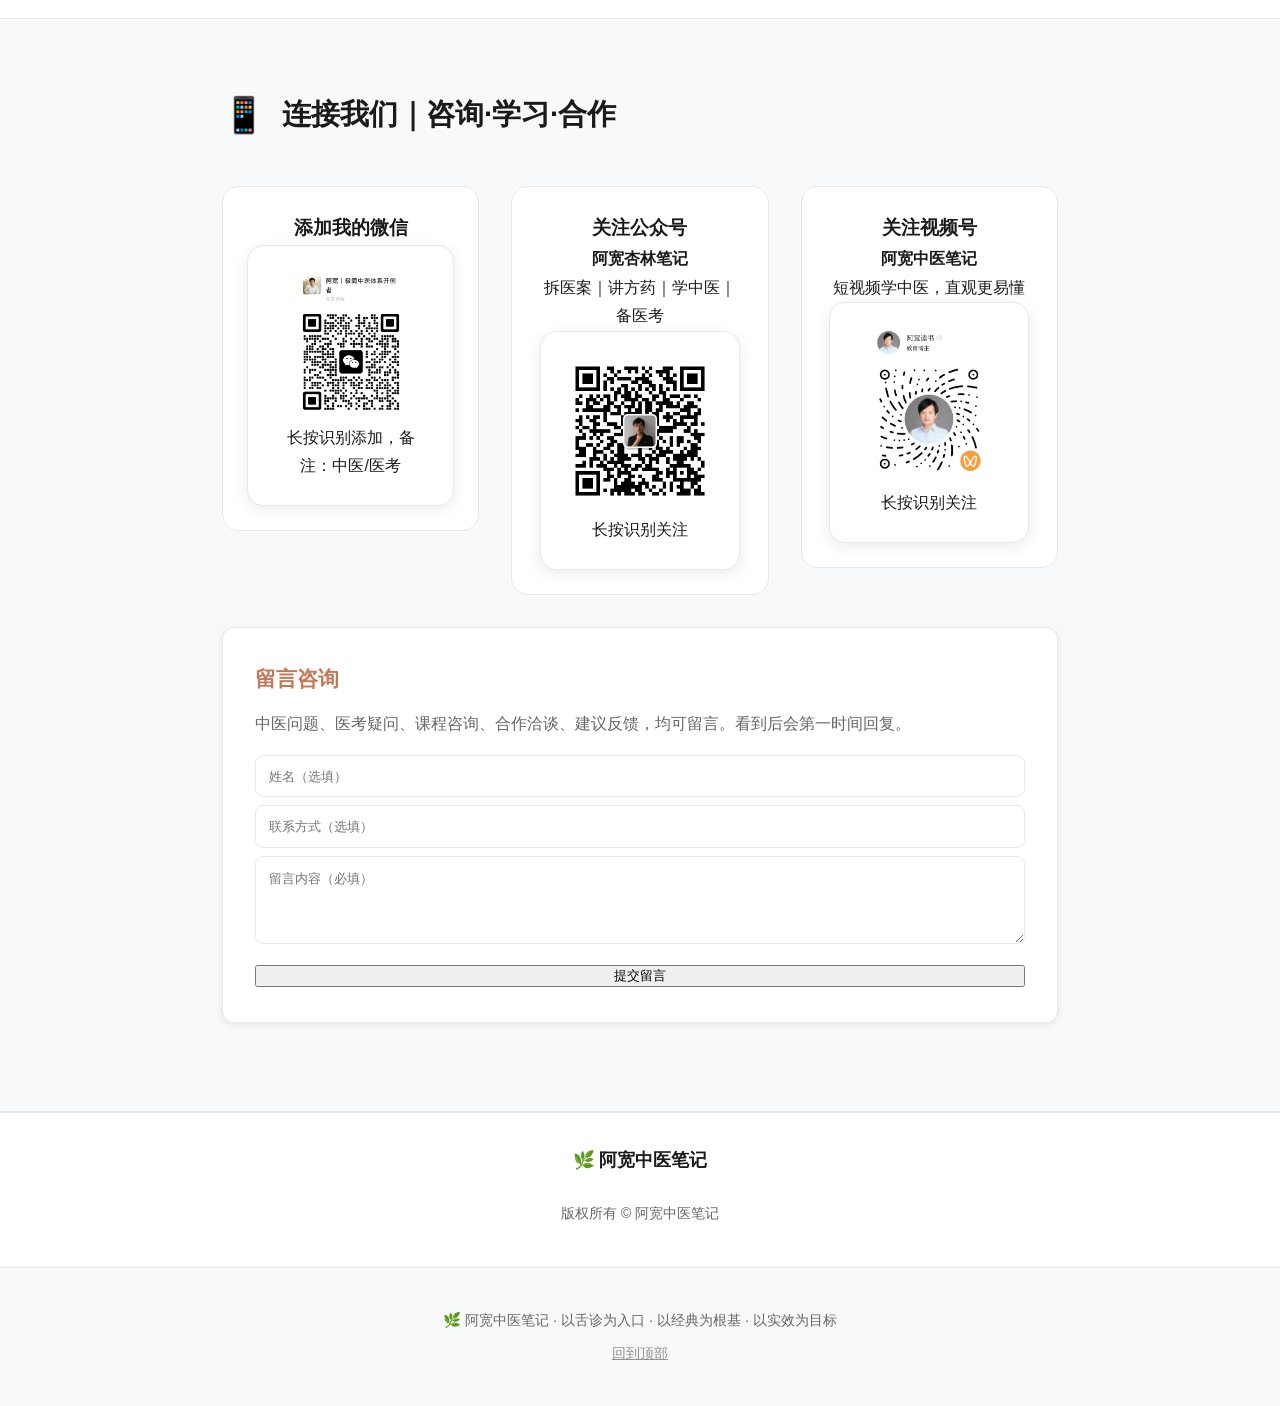
==== commit db009295: "Add files via upload" ====
--- a/index.html
+++ b/index.html
@@ -769,14 +769,20 @@
                 <h3>关注公众号</h3>
                 <p><strong>阿宽杏林笔记</strong></p>
                 <p>拆医案｜讲方药｜学中医｜备医考</p>
-                <div class="qr-placeholder">公众号二维码</div>
+                <div class="wechat-card">
+                    <img src="/images/wechat-mp-qr.jpg" alt="公众号二维码" style="width: 150px; height: auto; border-radius: 8px;">
+                    <p>长按识别关注</p>
+                </div>
             </div>
             
             <div class="contact-block">
                 <h3>关注视频号</h3>
                 <p><strong>阿宽中医笔记</strong></p>
                 <p>短视频学中医，直观更易懂</p>
-                <div class="qr-placeholder">视频号二维码</div>
+                <div class="wechat-card">
+                    <img src="/images/wechat-video-qr.jpg" alt="视频号二维码" style="width: 150px; height: auto; border-radius: 8px;">
+                    <p>长按识别关注</p>
+                </div>
             </div>
         </div>
         
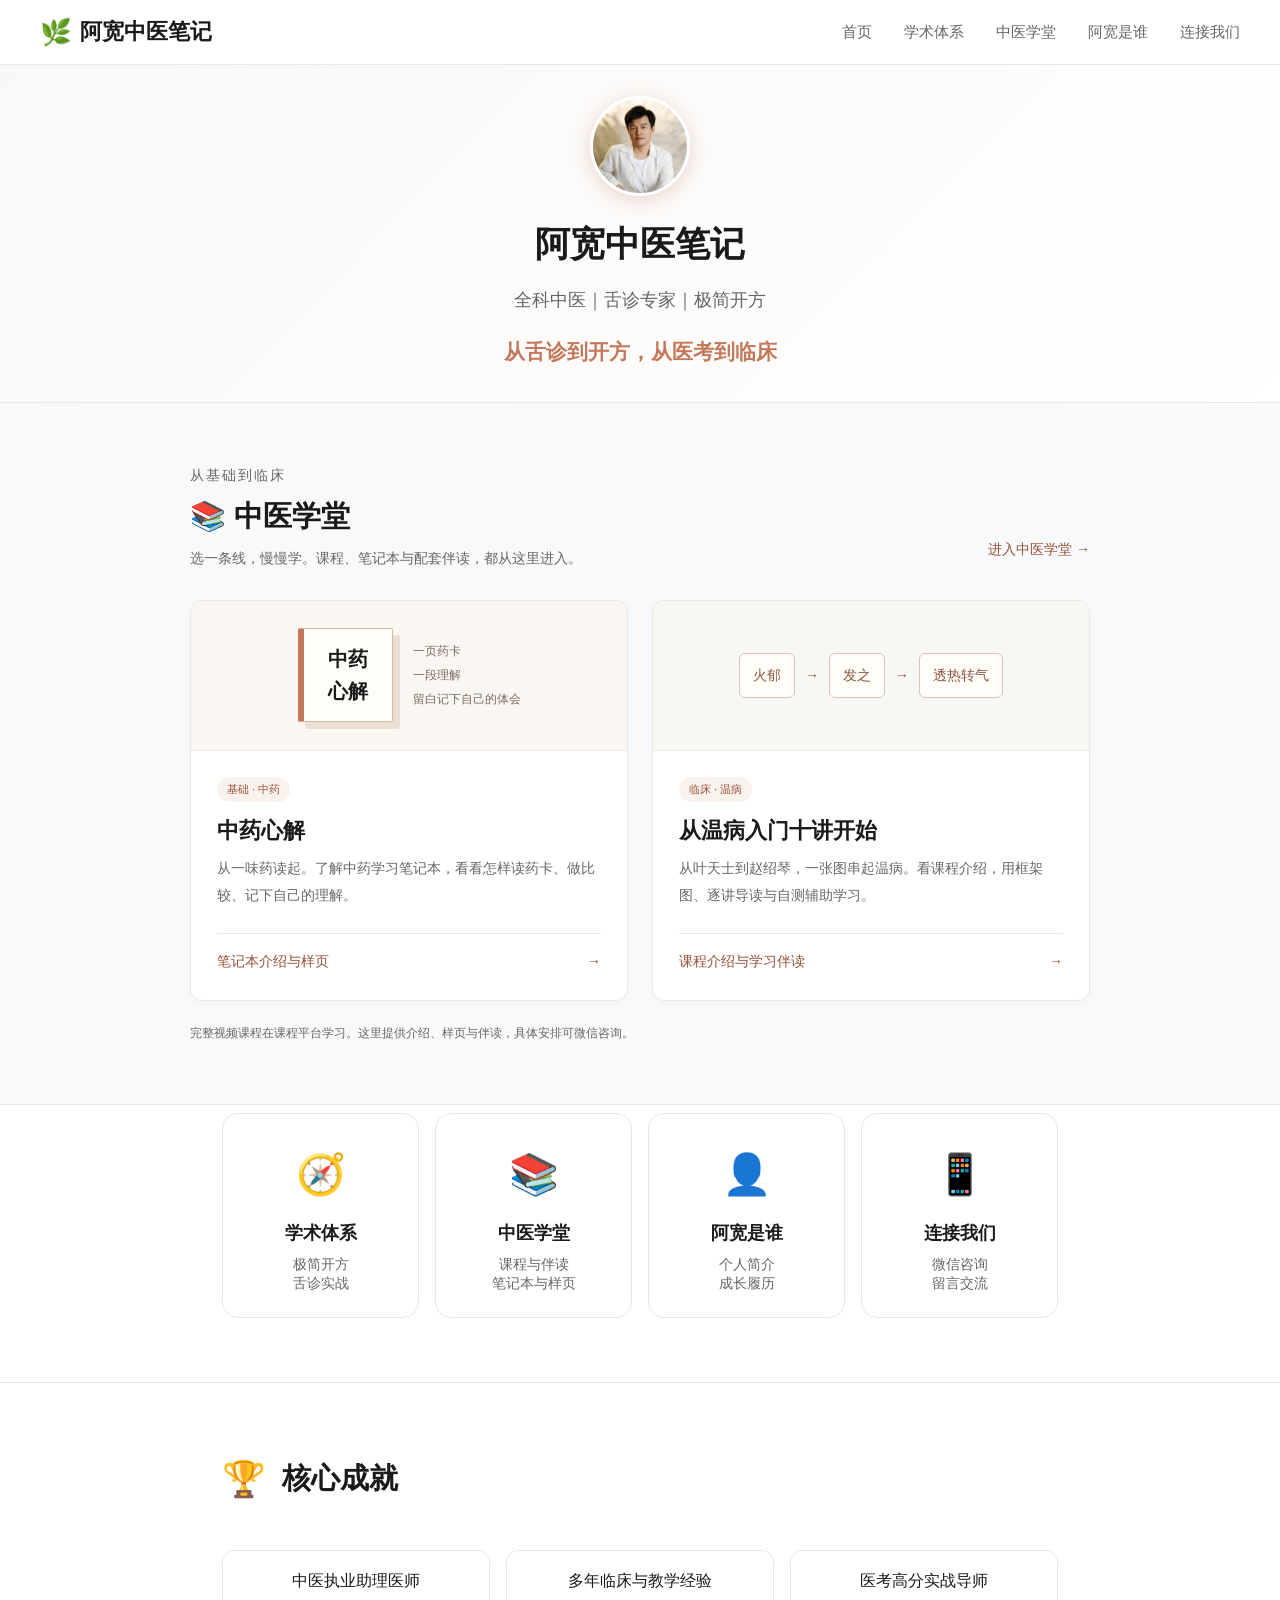
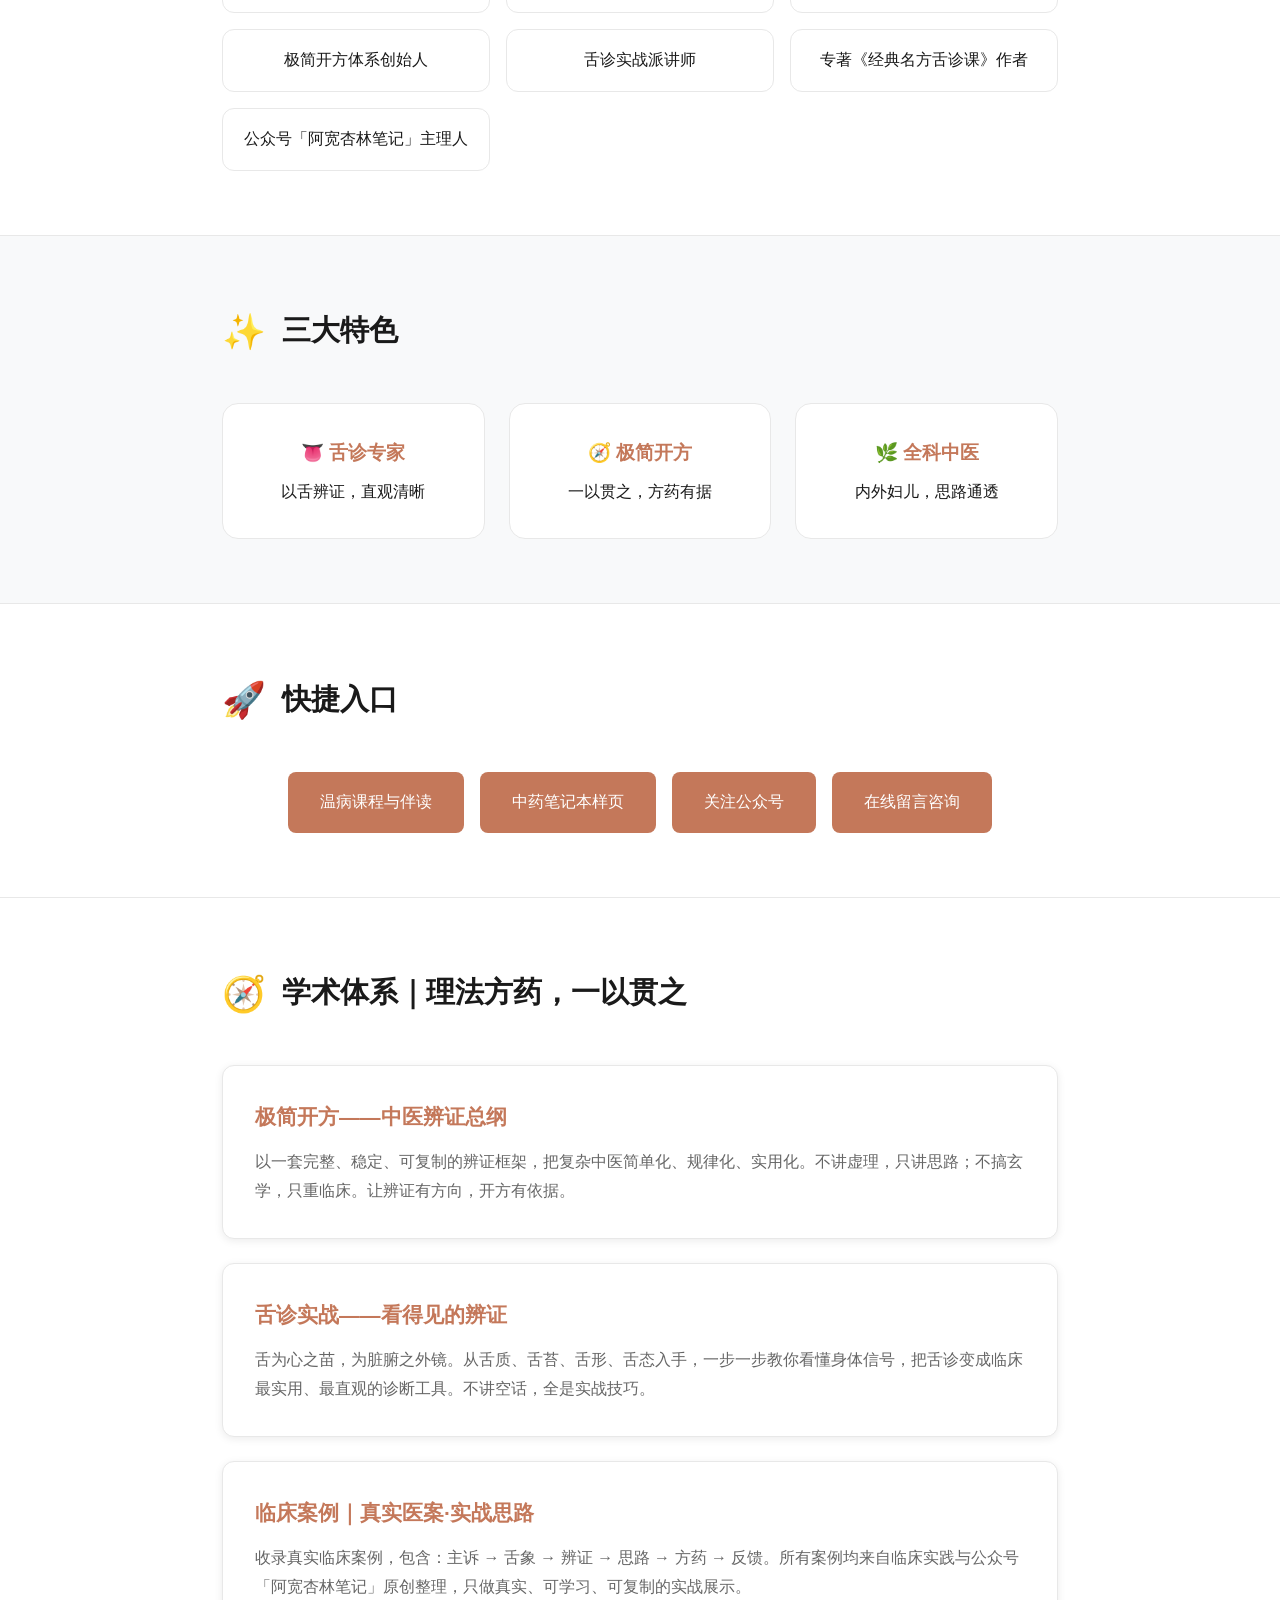
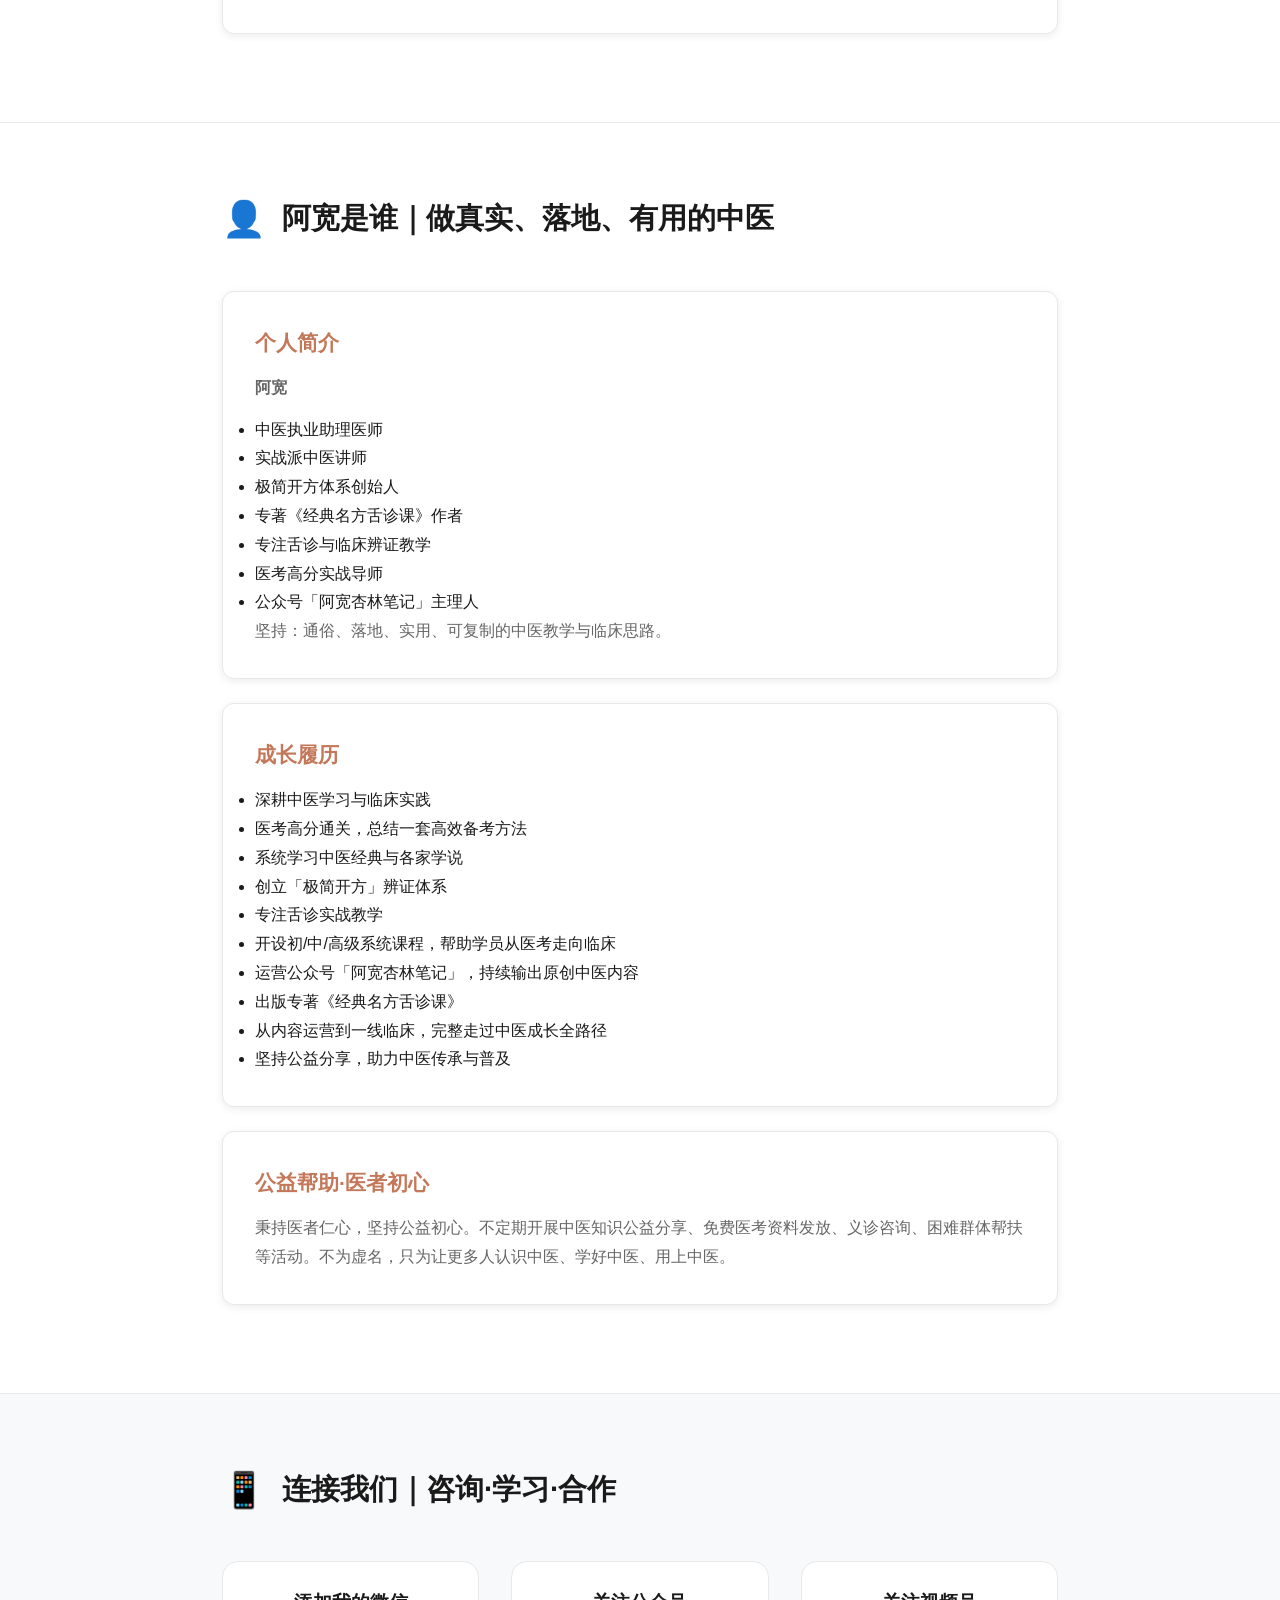
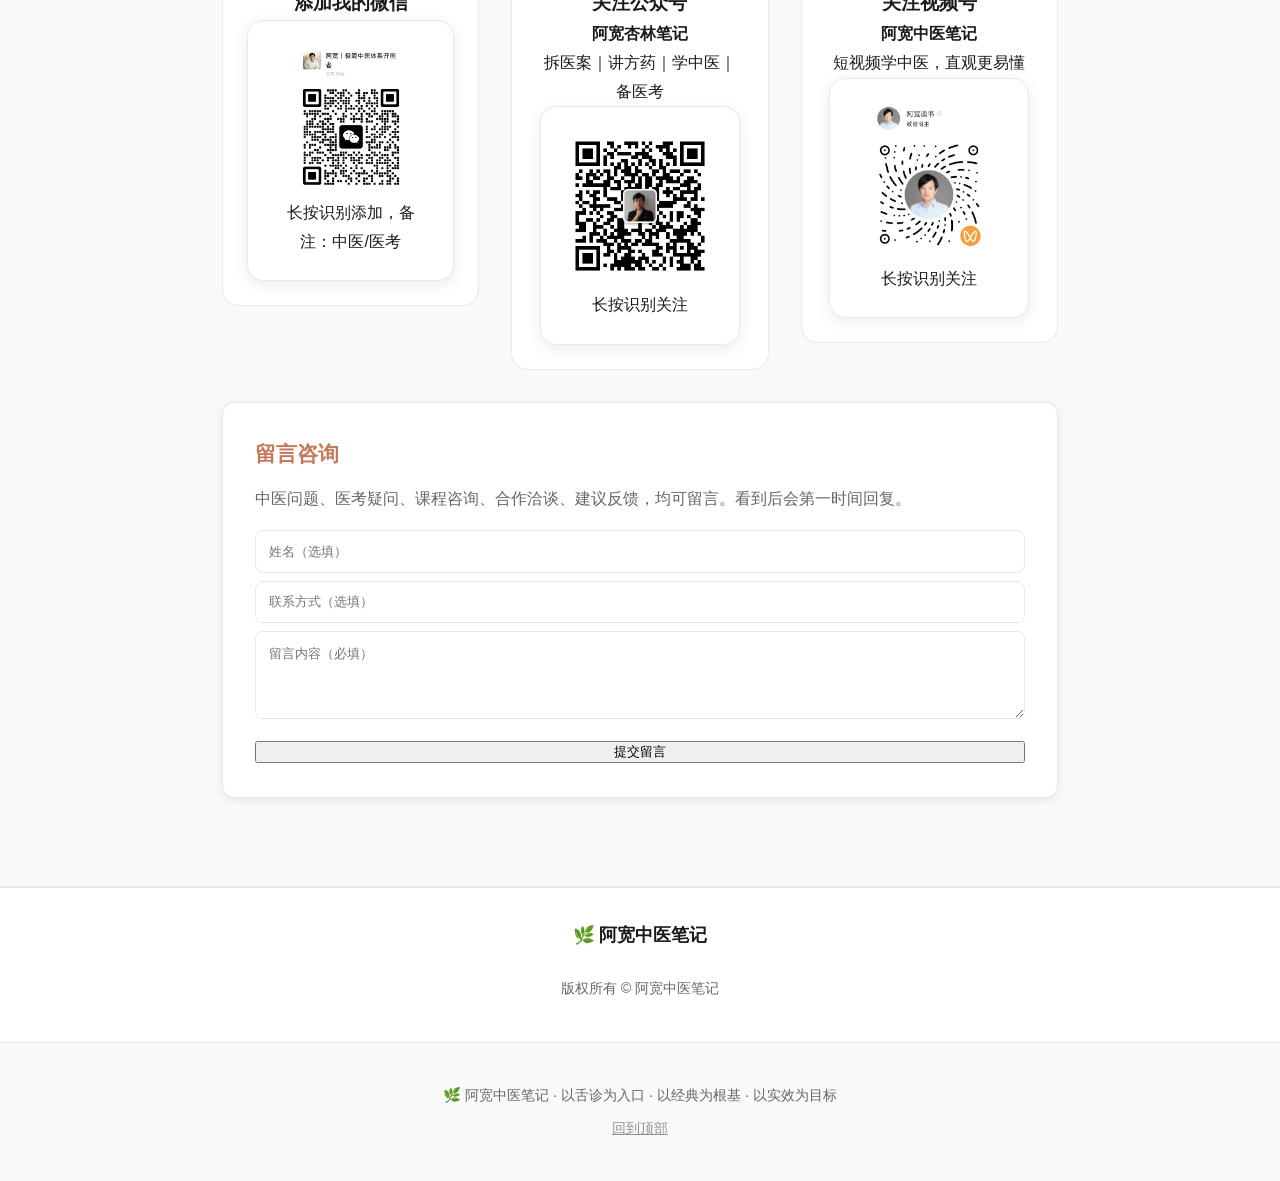
==== commit e7b9f89b: "Add Zhongyi school with medicine notebook and Wenbing study companion" ====
--- a/index.html
+++ b/index.html
@@ -1,864 +1,836 @@
-<!DOCTYPE html>
-<html lang="zh-CN">
-<head>
-	<meta name="generator" content="Hugo 0.123.0">
-    <meta charset="UTF-8">
-    <meta name="viewport" content="width=device-width, initial-scale=1.0">
-    <title>阿宽中医笔记</title>
-    <meta name="description" content="以舌诊为入口，以经典为根基，以实效为目标的中医辨证体系">
-    
-    <style>
-        :root {
-            --bg-primary: #ffffff;
-            --bg-secondary: #f8f9fa;
-            --bg-card: #ffffff;
-            --text-primary: #1a1a1a;
-            --text-secondary: #666666;
-            --accent: #c4785a;
-            --accent-light: #d48a6c;
-            --border: #e8e8e8;
-            --shadow: rgba(0, 0, 0, 0.08);
-        }
-        
-        * {
-            margin: 0;
-            padding: 0;
-            box-sizing: border-box;
-        }
-        
-        body {
-            font-family: -apple-system, BlinkMacSystemFont, "Segoe UI", "PingFang SC", "Hiragino Sans GB", "Microsoft YaHei", sans-serif;
-            background: var(--bg-primary);
-            color: var(--text-primary);
-            line-height: 1.8;
-            font-size: 16px;
-        }
-        
-         
-        nav {
-            position: fixed;
-            top: 0;
-            left: 0;
-            right: 0;
-            background: rgba(255, 255, 255, 0.95);
-            backdrop-filter: blur(10px);
-            border-bottom: 1px solid var(--border);
-            z-index: 1000;
-            padding: 0 2rem;
-        }
-        
-        .nav-container {
-            max-width: 1200px;
-            margin: 0 auto;
-            display: flex;
-            justify-content: space-between;
-            align-items: center;
-            height: 64px;
-        }
-        
-        .logo {
-            font-size: 1.4rem;
-            font-weight: 700;
-            color: var(--text-primary);
-            text-decoration: none;
-            display: flex;
-            align-items: center;
-            gap: 0.5rem;
-        }
-        
-        .logo-icon {
-            font-size: 1.6rem;
-        }
-        
-        .nav-links {
-            display: flex;
-            gap: 2rem;
-            list-style: none;
-        }
-        
-        .nav-links a {
-            color: var(--text-secondary);
-            text-decoration: none;
-            font-size: 0.95rem;
-            transition: color 0.3s;
-            position: relative;
-        }
-        
-        .nav-links a:hover,
-        .nav-links a.active {
-            color: var(--text-primary);
-        }
-        
-        .nav-links a::after {
-            content: '';
-            position: absolute;
-            bottom: -4px;
-            left: 0;
-            width: 0;
-            height: 2px;
-            background: var(--accent);
-            transition: width 0.3s;
-        }
-        
-        .nav-links a:hover::after,
-        .nav-links a.active::after {
-            width: 100%;
-        }
-        
-         
-        main {
-            padding-top: 64px;
-            min-height: 100vh;
-        }
-        
-        .container {
-            max-width: 900px;
-            margin: 0 auto;
-            padding: 0 2rem;
-        }
-        
-         
-        .hero {
-            padding: 2rem 0 1.5rem;
-            text-align: center;
-            background: linear-gradient(135deg, #faf8f6 0%, #ffffff 100%);
-        }
-        
-        .hero-avatar {
-            width: 80px;
-            height: 80px;
-            border-radius: 50%;
-            background: linear-gradient(135deg, var(--accent) 0%, var(--accent-light) 100%);
-            margin: 0 auto 1rem;
-            display: flex;
-            align-items: center;
-            justify-content: center;
-            font-size: 2rem;
-            box-shadow: 0 4px 20px rgba(196, 120, 90, 0.3);
-        }
-        
-        .hero-avatar-img {
-            width: 100px;
-            height: 100px;
-            border-radius: 50%;
-            object-fit: cover;
-            margin: 0 auto 1rem;
-            display: block;
-            box-shadow: 0 4px 20px rgba(196, 120, 90, 0.3);
-            border: 3px solid white;
-        }
-        
-        .hero h1 {
-            font-size: 2.2rem;
-            margin-bottom: 0.6rem;
-            color: var(--text-primary);
-            font-weight: 700;
-        }
-        
-        .hero-subtitle {
-            font-size: 1.1rem;
-            color: var(--text-secondary);
-            margin-bottom: 1rem;
-        }
-        
-        .hero-desc {
-            max-width: 600px;
-            margin: 0 auto 1.5rem;
-            color: var(--text-secondary);
-            font-size: 1rem;
-            line-height: 1.8;
-        }
-        
-        .hero-cta {
-            display: inline-flex;
-            align-items: center;
-            gap: 0.5rem;
-            background: var(--accent);
-            color: white;
-            padding: 0.9rem 1.8rem;
-            border-radius: 8px;
-            text-decoration: none;
-            font-weight: 600;
-            transition: all 0.3s;
-            box-shadow: 0 4px 15px rgba(196, 120, 90, 0.3);
-        }
-        
-        .hero-cta:hover {
-            background: var(--accent-light);
-            transform: translateY(-2px);
-            box-shadow: 0 6px 20px rgba(196, 120, 90, 0.4);
-        }
-        
-         
-        .section {
-            padding: 4rem 0;
-            border-bottom: 1px solid var(--border);
-        }
-        
-        .section:last-child {
-            border-bottom: none;
-        }
-        
-        .section-header {
-            display: flex;
-            align-items: center;
-            gap: 1rem;
-            margin-bottom: 2.5rem;
-        }
-        
-        .section-icon {
-            font-size: 2.2rem;
-        }
-        
-        .section-title {
-            font-size: 1.8rem;
-            font-weight: 700;
-            color: var(--text-primary);
-        }
-        
-        .section-subtitle {
-            color: var(--text-secondary);
-            font-size: 1rem;
-            margin-top: 0.3rem;
-        }
-        
-         
-        .feature-grid {
-            display: grid;
-            grid-template-columns: repeat(auto-fit, minmax(260px, 1fr));
-            gap: 1.5rem;
-        }
-        
-        .feature-card {
-            background: var(--bg-card);
-            border: 1px solid var(--border);
-            border-radius: 12px;
-            padding: 1.8rem;
-            transition: all 0.3s;
-            box-shadow: 0 2px 8px var(--shadow);
-        }
-        
-        .feature-card:hover {
-            border-color: var(--accent);
-            transform: translateY(-4px);
-            box-shadow: 0 8px 25px var(--shadow);
-        }
-        
-        .feature-icon {
-            font-size: 2.2rem;
-            margin-bottom: 0.8rem;
-        }
-        
-        .feature-title {
-            font-size: 1.15rem;
-            margin-bottom: 0.6rem;
-            color: var(--text-primary);
-            font-weight: 600;
-        }
-        
-        .feature-desc {
-            color: var(--text-secondary);
-            font-size: 0.95rem;
-            line-height: 1.7;
-        }
-        
-         
-        .content-card {
-            background: var(--bg-card);
-            border: 1px solid var(--border);
-            border-radius: 12px;
-            padding: 2rem;
-            margin-bottom: 1.5rem;
-            box-shadow: 0 2px 8px var(--shadow);
-        }
-        
-        .content-card h3 {
-            font-size: 1.3rem;
-            margin-bottom: 0.8rem;
-            color: var(--accent);
-        }
-        
-        .content-card p {
-            color: var(--text-secondary);
-            margin-bottom: 0.8rem;
-        }
-        
-        .content-card p:last-child {
-            margin-bottom: 0;
-        }
-        
-         
-        .big-text {
-            font-size: 1.15rem;
-            line-height: 1.9;
-            color: var(--text-secondary);
-            margin: 1.5rem 0;
-        }
-        
-        .big-text strong {
-            color: var(--text-primary);
-        }
-        
-         
-        .highlight-box {
-            background: linear-gradient(135deg, #fdf8f5 0%, #fff 100%);
-            border: 1px solid rgba(196, 120, 90, 0.2);
-            border-radius: 12px;
-            padding: 1.8rem;
-            margin: 1.5rem 0;
-        }
-        
-        .highlight-box h4 {
-            color: var(--accent);
-            margin-bottom: 0.8rem;
-            font-size: 1.1rem;
-        }
-        
-         
-        .styled-list {
-            list-style: none;
-            padding: 0;
-        }
-        
-        .styled-list li {
-            padding: 1rem 0;
-            border-bottom: 1px solid var(--border);
-            display: flex;
-            align-items: flex-start;
-            gap: 1rem;
-        }
-        
-        .styled-list li:last-child {
-            border-bottom: none;
-        }
-        
-        .styled-list .icon {
-            font-size: 1.5rem;
-            flex-shrink: 0;
-        }
-        
-        .styled-list .content h4 {
-            color: var(--text-primary);
-            margin-bottom: 0.3rem;
-            font-size: 1.1rem;
-        }
-        
-        .styled-list .content p {
-            color: var(--text-secondary);
-            font-size: 0.95rem;
-        }
-        
-         
-        .tag {
-            display: inline-block;
-            background: var(--bg-secondary);
-            border: 1px solid var(--border);
-            color: var(--text-secondary);
-            padding: 0.3rem 0.9rem;
-            border-radius: 20px;
-            font-size: 0.85rem;
-            margin-right: 0.5rem;
-            margin-bottom: 0.5rem;
-        }
-        
-        .tag-accent {
-            background: rgba(196, 120, 90, 0.1);
-            border-color: var(--accent);
-            color: var(--accent);
-        }
-        
-         
-        table {
-            width: 100%;
-            border-collapse: collapse;
-            margin: 1.5rem 0;
-        }
-        
-        th, td {
-            padding: 0.9rem;
-            text-align: left;
-            border-bottom: 1px solid var(--border);
-        }
-        
-        th {
-            color: var(--accent);
-            font-weight: 600;
-        }
-        
-        td {
-            color: var(--text-secondary);
-        }
-        
-         
-        .contact-section {
-            text-align: center;
-            padding: 4rem 0;
-            background: var(--bg-secondary);
-        }
-        
-        .contact-section h2 {
-            font-size: 1.8rem;
-            margin-bottom: 0.8rem;
-        }
-        
-        .contact-section p {
-            color: var(--text-secondary);
-            margin-bottom: 1.5rem;
-        }
-        
-        .contact-layout {
-            display: grid;
-            grid-template-columns: 1fr auto;
-            gap: 3rem;
-            align-items: start;
-            margin-top: 1.5rem;
-        }
-        
-        .contact-text {
-            text-align: left;
-        }
-        
-        .contact-text ul {
-            padding-left: 1.5rem;
-            color: var(--text-secondary);
-            margin: 1rem 0;
-        }
-        
-        .contact-text li {
-            margin-bottom: 0.5rem;
-        }
-        
-        .contact-qr {
-            flex-shrink: 0;
-        }
-        
-        .wechat-card {
-            display: inline-block;
-            background: var(--bg-card);
-            border: 1px solid var(--border);
-            border-radius: 16px;
-            padding: 1.5rem;
-            box-shadow: 0 4px 15px var(--shadow);
-            text-align: center;
-        }
-        
-        .wechat-qr-placeholder {
-            width: 180px;
-            height: 180px;
-            background: var(--bg-secondary);
-            border-radius: 8px;
-            display: flex;
-            align-items: center;
-            justify-content: center;
-            color: var(--text-secondary);
-            margin-bottom: 0.8rem;
-            font-size: 0.9rem;
-        }
-        
-         
-        footer {
-            background: var(--bg-secondary);
-            border-top: 1px solid var(--border);
-            padding: 2.5rem 0;
-            text-align: center;
-        }
-        
-        footer p {
-            color: var(--text-secondary);
-            font-size: 0.9rem;
-        }
-        
-         
-        @media (max-width: 768px) {
-            .nav-links {
-                display: none;
-            }
-            
-            .hero h1 {
-                font-size: 1.8rem;
-            }
-            
-            .section-title {
-                font-size: 1.4rem;
-            }
-            
-            .big-text {
-                font-size: 1rem;
-            }
-            
-            .contact-layout {
-                grid-template-columns: 1fr;
-                gap: 2rem;
-            }
-            
-            .contact-text {
-                text-align: center;
-            }
-            
-            .contact-qr {
-                display: flex;
-                justify-content: center;
-            }
-        }
-    </style>
-</head>
-<body>
-    <nav>
-    <div class="nav-container">
-        <a href="/" class="logo">
-            <span class="logo-icon">🌿</span>
-            <span>阿宽中医笔记</span>
-        </a>
-        <ul class="nav-links">
-            
-            <li><a href="/">首页</a></li>
-            
-            <li><a href="/#academic">学术体系</a></li>
-            
-            <li><a href="/#learning">学习中心</a></li>
-            
-            <li><a href="/#about">阿宽是谁</a></li>
-            
-            <li><a href="/#contact">连接我们</a></li>
-            
-        </ul>
-    </div>
-</nav>
-
-<script>
-document.querySelectorAll('nav a[href^="#"]').forEach(anchor => {
-    anchor.addEventListener('click', function (e) {
-        if (this.getAttribute('href').startsWith('/#')) {
-            e.preventDefault();
-            const targetId = this.getAttribute('href').substring(2);
-            const target = document.getElementById(targetId);
-            if (target) {
-                target.scrollIntoView({ behavior: 'smooth', block: 'start' });
-            }
-        }
-    });
-});
-</script>
-
-    
-    <main>
-        
-
-
-<section class="hero" id="home">
-    <div class="container">
-        <img src="/images/avatar.jpg" alt="阿宽" class="hero-avatar-img">
-        <h1>阿宽中医笔记</h1>
-        <p class="hero-subtitle" style="font-size: 1.1rem; color: var(--text-secondary);">全科中医｜舌诊专家｜极简开方</p>
-        <p class="hero-slogan" style="font-size: 1.3rem; color: var(--accent); margin: 0.5rem 0;">从舌诊到开方，从医考到临床</p>
-    </div>
-</section>
-
-
-<section class="section" style="padding-top: 0.5rem;">
-    <div class="container">
-        <div class="section-grid">
-            <a href="#academic" class="section-card">
-                <span class="section-icon-large">🧭</span>
-                <h3>学术体系</h3>
-                <p>极简开方<br>舌诊实战</p>
-            </a>
-            <a href="#learning" class="section-card">
-                <span class="section-icon-large">📚</span>
-                <h3>学习中心</h3>
-                <p>系统课程<br>医考资料</p>
-            </a>
-            <a href="#about" class="section-card">
-                <span class="section-icon-large">👤</span>
-                <h3>阿宽是谁</h3>
-                <p>个人简介<br>成长履历</p>
-            </a>
-            <a href="#contact" class="section-card">
-                <span class="section-icon-large">📱</span>
-                <h3>连接我们</h3>
-                <p>微信咨询<br>留言交流</p>
-            </a>
-        </div>
-    </div>
-</section>
-
-
-<section class="section content-section" id="achievements">
-    <div class="container">
-        <div class="section-header">
-            <span class="section-icon">🏆</span>
-            <h2 class="section-title">核心成就</h2>
-        </div>
-        <div class="achievement-grid">
-            <div class="achievement-card">中医执业助理医师</div>
-            <div class="achievement-card">多年临床与教学经验</div>
-            <div class="achievement-card">医考高分实战导师</div>
-            <div class="achievement-card">极简开方体系创始人</div>
-            <div class="achievement-card">舌诊实战派讲师</div>
-            <div class="achievement-card">专著《经典名方舌诊课》作者</div>
-            <div class="achievement-card">公众号「阿宽杏林笔记」主理人</div>
-        </div>
-    </div>
-</section>
-
-
-<section class="section content-section" style="background: var(--bg-secondary);">
-    <div class="container">
-        <div class="section-header">
-            <span class="section-icon">✨</span>
-            <h2 class="section-title">三大特色</h2>
-        </div>
-        <div class="feature-row">
-            <div class="feature-box">
-                <h3>👅 舌诊专家</h3>
-                <p>以舌辨证，直观清晰</p>
-            </div>
-            <div class="feature-box">
-                <h3>🧭 极简开方</h3>
-                <p>一以贯之，方药有据</p>
-            </div>
-            <div class="feature-box">
-                <h3>🌿 全科中医</h3>
-                <p>内外妇儿，思路通透</p>
-            </div>
-        </div>
-    </div>
-</section>
-
-
-<section class="section content-section">
-    <div class="container">
-        <div class="section-header">
-            <span class="section-icon">🚀</span>
-            <h2 class="section-title">快捷入口</h2>
-        </div>
-        <div class="quick-links">
-            <a href="#" class="quick-btn">免费课程试看</a>
-            <a href="#" class="quick-btn">医考备考资料</a>
-            <a href="#" class="quick-btn">关注公众号</a>
-            <a href="#contact" class="quick-btn">在线留言咨询</a>
-        </div>
-    </div>
-</section>
-
-
-<section class="section content-section" id="academic">
-    <div class="container">
-        <div class="section-header">
-            <span class="section-icon">🧭</span>
-            <h2 class="section-title">学术体系｜理法方药，一以贯之</h2>
-        </div>
-        
-        <div class="content-card">
-            <h3>极简开方——中医辨证总纲</h3>
-            <p>以一套完整、稳定、可复制的辨证框架，把复杂中医简单化、规律化、实用化。不讲虚理，只讲思路；不搞玄学，只重临床。让辨证有方向，开方有依据。</p>
-        </div>
-        
-        <div class="content-card">
-            <h3>舌诊实战——看得见的辨证</h3>
-            <p>舌为心之苗，为脏腑之外镜。从舌质、舌苔、舌形、舌态入手，一步一步教你看懂身体信号，把舌诊变成临床最实用、最直观的诊断工具。不讲空话，全是实战技巧。</p>
-        </div>
-        
-        <div class="content-card">
-            <h3>临床案例｜真实医案·实战思路</h3>
-            <p>收录真实临床案例，包含：主诉 → 舌象 → 辨证 → 思路 → 方药 → 反馈。所有案例均来自临床实践与公众号「阿宽杏林笔记」原创整理，只做真实、可学习、可复制的实战展示。</p>
-        </div>
-    </div>
-</section>
-
-
-<section class="section content-section" id="learning" style="background: var(--bg-secondary);">
-    <div class="container">
-        <div class="section-header">
-            <span class="section-icon">📚</span>
-            <h2 class="section-title">学习中心｜从舌诊到开方，从医考到临床</h2>
-        </div>
-        
-        <div class="content-card">
-            <h3>系统课程·免费试看</h3>
-            <p>从零基础到临床实战，从医考考点到开方思路，体系化教学，层层递进。本页面提供免费试看片段，完整课程可添加微信咨询。</p>
-            <div class="course-list" style="margin-top: 1rem;">
-                <div class="course-item">
-                    <strong>初级课程</strong>：舌诊基础、辨证基础，打好中医入门根基。
-                </div>
-                <div class="course-item">
-                    <strong>中级课程</strong>：大内科常见病、极简开方体系、经典方药解析。
-                </div>
-                <div class="course-item">
-                    <strong>高级课程</strong>：妇科、男科、儿科、皮科，全科临床实战提升。
-                </div>
-            </div>
-        </div>
-        
-        <div class="content-card">
-            <h3>医考资料·高效备考</h3>
-            <p>方剂、中药、针灸、中基等高频考点记忆卡片，极简笔记、背诵口诀、真题思路整理。网站仅做部分展示，点击即可跳转微信小店购买完整版。</p>
-        </div>
-        
-        <div class="content-card">
-            <h3>学习方法·书籍分享·备考经验</h3>
-            <p>分享中医学习路线、医考高效复习法、必读书单拆解、学习误区避坑。内容同步自公众号「阿宽杏林笔记」，帮你少走弯路，快速入门、稳步提升。</p>
-        </div>
-    </div>
-</section>
-
-
-<section class="section content-section" id="about">
-    <div class="container">
-        <div class="section-header">
-            <span class="section-icon">👤</span>
-            <h2 class="section-title">阿宽是谁｜做真实、落地、有用的中医</h2>
-        </div>
-        
-        <div class="content-card">
-            <h3>个人简介</h3>
-            <p><strong>阿宽</strong></p>
-            <ul>
-                <li>中医执业助理医师</li>
-                <li>实战派中医讲师</li>
-                <li>极简开方体系创始人</li>
-                <li>专著《经典名方舌诊课》作者</li>
-                <li>专注舌诊与临床辨证教学</li>
-                <li>医考高分实战导师</li>
-                <li>公众号「阿宽杏林笔记」主理人</li>
-            </ul>
-            <p>坚持：通俗、落地、实用、可复制的中医教学与临床思路。</p>
-        </div>
-        
-        <div class="content-card">
-            <h3>成长履历</h3>
-            <ul>
-                <li>深耕中医学习与临床实践</li>
-                <li>医考高分通关，总结一套高效备考方法</li>
-                <li>系统学习中医经典与各家学说</li>
-                <li>创立「极简开方」辨证体系</li>
-                <li>专注舌诊实战教学</li>
-                <li>开设初/中/高级系统课程，帮助学员从医考走向临床</li>
-                <li>运营公众号「阿宽杏林笔记」，持续输出原创中医内容</li>
-                <li>出版专著《经典名方舌诊课》</li>
-                <li>从内容运营到一线临床，完整走过中医成长全路径</li>
-                <li>坚持公益分享，助力中医传承与普及</li>
-            </ul>
-        </div>
-        
-        <div class="content-card">
-            <h3>公益帮助·医者初心</h3>
-            <p>秉持医者仁心，坚持公益初心。不定期开展中医知识公益分享、免费医考资料发放、义诊咨询、困难群体帮扶等活动。不为虚名，只为让更多人认识中医、学好中医、用上中医。</p>
-        </div>
-    </div>
-</section>
-
-
-<section class="section content-section" id="contact" style="background: var(--bg-secondary);">
-    <div class="container">
-        <div class="section-header">
-            <span class="section-icon">📱</span>
-            <h2 class="section-title">连接我们｜咨询·学习·合作</h2>
-        </div>
-        
-        <div class="contact-layout">
-            <div class="contact-block">
-                <h3>添加我的微信</h3>
-                <div class="wechat-card">
-                    <img src="/images/wechat-qr.jpg" alt="微信二维码" style="width: 150px; height: auto; border-radius: 8px;">
-                    <p>长按识别添加，备注：中医/医考</p>
-                </div>
-            </div>
-            
-            <div class="contact-block">
-                <h3>关注公众号</h3>
-                <p><strong>阿宽杏林笔记</strong></p>
-                <p>拆医案｜讲方药｜学中医｜备医考</p>
-                <div class="wechat-card">
-                    <img src="/images/wechat-mp-qr.jpg" alt="公众号二维码" style="width: 150px; height: auto; border-radius: 8px;">
-                    <p>长按识别关注</p>
-                </div>
-            </div>
-            
-            <div class="contact-block">
-                <h3>关注视频号</h3>
-                <p><strong>阿宽中医笔记</strong></p>
-                <p>短视频学中医，直观更易懂</p>
-                <div class="wechat-card">
-                    <img src="/images/wechat-video-qr.jpg" alt="视频号二维码" style="width: 150px; height: auto; border-radius: 8px;">
-                    <p>长按识别关注</p>
-                </div>
-            </div>
-        </div>
-        
-        <div class="content-card" style="margin-top: 2rem;">
-            <h3>留言咨询</h3>
-            <p>中医问题、医考疑问、课程咨询、合作洽谈、建议反馈，均可留言。看到后会第一时间回复。</p>
-            <form class="contact-form" style="margin-top: 1rem;">
-                <input type="text" placeholder="姓名（选填）" style="width: 100%; padding: 0.8rem; margin-bottom: 0.5rem; border: 1px solid var(--border); border-radius: 8px;">
-                <input type="text" placeholder="联系方式（选填）" style="width: 100%; padding: 0.8rem; margin-bottom: 0.5rem; border: 1px solid var(--border); border-radius: 8px;">
-                <textarea placeholder="留言内容（必填）" rows="4" style="width: 100%; padding: 0.8rem; margin-bottom: 0.5rem; border: 1px solid var(--border); border-radius: 8px; resize: vertical;"></textarea>
-                <button type="submit" class="btn btn-primary" style="width: 100%;">提交留言</button>
-            </form>
-        </div>
-    </div>
-</section>
-
-
-<section class="contact-section" style="padding: 2rem 0; text-align: center; background: var(--bg-primary); border-top: 1px solid var(--border);">
-    <div class="container">
-        <p style="font-size: 1.1rem; color: var(--text-primary);"><strong>🌿 阿宽中医笔记</strong></p>
-        <p style="color: var(--text-secondary); font-size: 0.9rem; margin: 0.5rem 0;">版权所有 © 阿宽中医笔记</p>
-    </div>
-</section>
-
-<style>
-.hero-slogan { font-weight: 600; }
-.section-grid { display: grid; grid-template-columns: repeat(4, 1fr); gap: 1rem; }
-.section-card { display: flex; flex-direction: column; align-items: center; justify-content: center; background: white; border: 1px solid var(--border); border-radius: 16px; padding: 1.5rem 1rem; text-align: center; text-decoration: none; color: var(--text-primary); transition: all 0.3s; min-height: 120px; }
-.section-card:hover { border-color: var(--accent); transform: translateY(-5px); box-shadow: 0 10px 30px rgba(0,0,0,0.08); }
-.section-icon-large { font-size: 2.5rem; margin-bottom: 0.5rem; }
-.section-card h3 { font-size: 1.1rem; margin-bottom: 0.3rem; font-weight: 600; }
-.section-card p { color: var(--text-secondary); font-size: 0.85rem; margin: 0; line-height: 1.4; }
-.achievement-grid { display: grid; grid-template-columns: repeat(auto-fit, minmax(200px, 1fr)); gap: 1rem; }
-.achievement-card { background: white; border: 1px solid var(--border); border-radius: 12px; padding: 1rem; text-align: center; font-weight: 500; }
-.feature-row { display: grid; grid-template-columns: repeat(3, 1fr); gap: 1.5rem; }
-.feature-box { background: white; border: 1px solid var(--border); border-radius: 16px; padding: 2rem; text-align: center; }
-.feature-box h3 { color: var(--accent); margin-bottom: 0.5rem; }
-.quick-links { display: flex; justify-content: center; gap: 1rem; flex-wrap: wrap; }
-.quick-btn { display: inline-block; padding: 1rem 2rem; background: var(--accent); color: white; text-decoration: none; border-radius: 8px; font-weight: 500; transition: all 0.3s; }
-.quick-btn:hover { background: var(--accent-light); transform: translateY(-2px); }
-.contact-layout { display: grid; grid-template-columns: repeat(3, 1fr); gap: 2rem; }
-.contact-block { background: white; border: 1px solid var(--border); border-radius: 16px; padding: 1.5rem; text-align: center; }
-.qr-placeholder { width: 150px; height: 150px; background: var(--bg-secondary); border: 2px dashed var(--border); border-radius: 8px; display: flex; align-items: center; justify-content: center; color: var(--text-secondary); margin: 1rem auto; }
-@media (max-width: 768px) { .section-grid { grid-template-columns: repeat(2, 1fr); } .feature-row { grid-template-columns: 1fr; } .contact-layout { grid-template-columns: 1fr; } .quick-links { flex-direction: column; } }
-</style>
-
-<script>
-document.querySelectorAll('a[href^="#"]').forEach(anchor => {
-    anchor.addEventListener('click', function (e) {
-        e.preventDefault();
-        const target = document.querySelector(this.getAttribute('href'));
-        if (target) {
-            target.scrollIntoView({ behavior: 'smooth', block: 'start' });
-        }
-    });
-});
-</script>
-
-
-    </main>
-    
-    <footer>
-    <div class="container">
-        <p>🌿 阿宽中医笔记 · 以舌诊为入口 · 以经典为根基 · 以实效为目标</p>
-        <p style="margin-top: 0.5rem; opacity: 0.7; font-size: 0.85rem;">
-            <a href="#home" style="color: inherit; text-decoration: underline;">回到顶部</a>
-        </p>
-    </div>
-</footer>
-
-<script>
-document.querySelector('footer a[href="#home"]').addEventListener('click', function(e) {
-    e.preventDefault();
-    document.querySelector('#home').scrollIntoView({ behavior: 'smooth' });
-});
-</script>
-
-</body>
-</html>
+<!DOCTYPE html>
+<html lang="zh-CN">
+<head>
+	<meta name="generator" content="Hugo 0.123.0">
+    <meta charset="UTF-8">
+    <meta name="viewport" content="width=device-width, initial-scale=1.0">
+    <title>阿宽中医笔记</title>
+    <meta name="description" content="以舌诊为入口，以经典为根基，以实效为目标的中医辨证体系">
+    
+    <style>
+        :root {
+            --bg-primary: #ffffff;
+            --bg-secondary: #f8f9fa;
+            --bg-card: #ffffff;
+            --text-primary: #1a1a1a;
+            --text-secondary: #666666;
+            --accent: #c4785a;
+            --accent-light: #d48a6c;
+            --border: #e8e8e8;
+            --shadow: rgba(0, 0, 0, 0.08);
+        }
+        
+        * {
+            margin: 0;
+            padding: 0;
+            box-sizing: border-box;
+        }
+        
+        body {
+            font-family: -apple-system, BlinkMacSystemFont, "Segoe UI", "PingFang SC", "Hiragino Sans GB", "Microsoft YaHei", sans-serif;
+            background: var(--bg-primary);
+            color: var(--text-primary);
+            line-height: 1.8;
+            font-size: 16px;
+        }
+        
+         
+        nav {
+            position: fixed;
+            top: 0;
+            left: 0;
+            right: 0;
+            background: rgba(255, 255, 255, 0.95);
+            backdrop-filter: blur(10px);
+            border-bottom: 1px solid var(--border);
+            z-index: 1000;
+            padding: 0 2rem;
+        }
+        
+        .nav-container {
+            max-width: 1200px;
+            margin: 0 auto;
+            display: flex;
+            justify-content: space-between;
+            align-items: center;
+            height: 64px;
+        }
+        
+        .logo {
+            font-size: 1.4rem;
+            font-weight: 700;
+            color: var(--text-primary);
+            text-decoration: none;
+            display: flex;
+            align-items: center;
+            gap: 0.5rem;
+        }
+        
+        .logo-icon {
+            font-size: 1.6rem;
+        }
+        
+        .nav-links {
+            display: flex;
+            gap: 2rem;
+            list-style: none;
+        }
+        
+        .nav-links a {
+            color: var(--text-secondary);
+            text-decoration: none;
+            font-size: 0.95rem;
+            transition: color 0.3s;
+            position: relative;
+        }
+        
+        .nav-links a:hover,
+        .nav-links a.active {
+            color: var(--text-primary);
+        }
+        
+        .nav-links a::after {
+            content: '';
+            position: absolute;
+            bottom: -4px;
+            left: 0;
+            width: 0;
+            height: 2px;
+            background: var(--accent);
+            transition: width 0.3s;
+        }
+        
+        .nav-links a:hover::after,
+        .nav-links a.active::after {
+            width: 100%;
+        }
+        
+         
+        main {
+            padding-top: 64px;
+            min-height: 100vh;
+        }
+        
+        .container {
+            max-width: 900px;
+            margin: 0 auto;
+            padding: 0 2rem;
+        }
+        
+         
+        .hero {
+            padding: 2rem 0 1.5rem;
+            text-align: center;
+            background: linear-gradient(135deg, #faf8f6 0%, #ffffff 100%);
+        }
+        
+        .hero-avatar {
+            width: 80px;
+            height: 80px;
+            border-radius: 50%;
+            background: linear-gradient(135deg, var(--accent) 0%, var(--accent-light) 100%);
+            margin: 0 auto 1rem;
+            display: flex;
+            align-items: center;
+            justify-content: center;
+            font-size: 2rem;
+            box-shadow: 0 4px 20px rgba(196, 120, 90, 0.3);
+        }
+        
+        .hero-avatar-img {
+            width: 100px;
+            height: 100px;
+            border-radius: 50%;
+            object-fit: cover;
+            margin: 0 auto 1rem;
+            display: block;
+            box-shadow: 0 4px 20px rgba(196, 120, 90, 0.3);
+            border: 3px solid white;
+        }
+        
+        .hero h1 {
+            font-size: 2.2rem;
+            margin-bottom: 0.6rem;
+            color: var(--text-primary);
+            font-weight: 700;
+        }
+        
+        .hero-subtitle {
+            font-size: 1.1rem;
+            color: var(--text-secondary);
+            margin-bottom: 1rem;
+        }
+        
+        .hero-desc {
+            max-width: 600px;
+            margin: 0 auto 1.5rem;
+            color: var(--text-secondary);
+            font-size: 1rem;
+            line-height: 1.8;
+        }
+        
+        .hero-cta {
+            display: inline-flex;
+            align-items: center;
+            gap: 0.5rem;
+            background: var(--accent);
+            color: white;
+            padding: 0.9rem 1.8rem;
+            border-radius: 8px;
+            text-decoration: none;
+            font-weight: 600;
+            transition: all 0.3s;
+            box-shadow: 0 4px 15px rgba(196, 120, 90, 0.3);
+        }
+        
+        .hero-cta:hover {
+            background: var(--accent-light);
+            transform: translateY(-2px);
+            box-shadow: 0 6px 20px rgba(196, 120, 90, 0.4);
+        }
+        
+         
+        .section {
+            padding: 4rem 0;
+            border-bottom: 1px solid var(--border);
+        }
+        
+        .section:last-child {
+            border-bottom: none;
+        }
+        
+        .section-header {
+            display: flex;
+            align-items: center;
+            gap: 1rem;
+            margin-bottom: 2.5rem;
+        }
+        
+        .section-icon {
+            font-size: 2.2rem;
+        }
+        
+        .section-title {
+            font-size: 1.8rem;
+            font-weight: 700;
+            color: var(--text-primary);
+        }
+        
+        .section-subtitle {
+            color: var(--text-secondary);
+            font-size: 1rem;
+            margin-top: 0.3rem;
+        }
+        
+         
+        .feature-grid {
+            display: grid;
+            grid-template-columns: repeat(auto-fit, minmax(260px, 1fr));
+            gap: 1.5rem;
+        }
+        
+        .feature-card {
+            background: var(--bg-card);
+            border: 1px solid var(--border);
+            border-radius: 12px;
+            padding: 1.8rem;
+            transition: all 0.3s;
+            box-shadow: 0 2px 8px var(--shadow);
+        }
+        
+        .feature-card:hover {
+            border-color: var(--accent);
+            transform: translateY(-4px);
+            box-shadow: 0 8px 25px var(--shadow);
+        }
+        
+        .feature-icon {
+            font-size: 2.2rem;
+            margin-bottom: 0.8rem;
+        }
+        
+        .feature-title {
+            font-size: 1.15rem;
+            margin-bottom: 0.6rem;
+            color: var(--text-primary);
+            font-weight: 600;
+        }
+        
+        .feature-desc {
+            color: var(--text-secondary);
+            font-size: 0.95rem;
+            line-height: 1.7;
+        }
+        
+         
+        .content-card {
+            background: var(--bg-card);
+            border: 1px solid var(--border);
+            border-radius: 12px;
+            padding: 2rem;
+            margin-bottom: 1.5rem;
+            box-shadow: 0 2px 8px var(--shadow);
+        }
+        
+        .content-card h3 {
+            font-size: 1.3rem;
+            margin-bottom: 0.8rem;
+            color: var(--accent);
+        }
+        
+        .content-card p {
+            color: var(--text-secondary);
+            margin-bottom: 0.8rem;
+        }
+        
+        .content-card p:last-child {
+            margin-bottom: 0;
+        }
+        
+         
+        .big-text {
+            font-size: 1.15rem;
+            line-height: 1.9;
+            color: var(--text-secondary);
+            margin: 1.5rem 0;
+        }
+        
+        .big-text strong {
+            color: var(--text-primary);
+        }
+        
+         
+        .highlight-box {
+            background: linear-gradient(135deg, #fdf8f5 0%, #fff 100%);
+            border: 1px solid rgba(196, 120, 90, 0.2);
+            border-radius: 12px;
+            padding: 1.8rem;
+            margin: 1.5rem 0;
+        }
+        
+        .highlight-box h4 {
+            color: var(--accent);
+            margin-bottom: 0.8rem;
+            font-size: 1.1rem;
+        }
+        
+         
+        .styled-list {
+            list-style: none;
+            padding: 0;
+        }
+        
+        .styled-list li {
+            padding: 1rem 0;
+            border-bottom: 1px solid var(--border);
+            display: flex;
+            align-items: flex-start;
+            gap: 1rem;
+        }
+        
+        .styled-list li:last-child {
+            border-bottom: none;
+        }
+        
+        .styled-list .icon {
+            font-size: 1.5rem;
+            flex-shrink: 0;
+        }
+        
+        .styled-list .content h4 {
+            color: var(--text-primary);
+            margin-bottom: 0.3rem;
+            font-size: 1.1rem;
+        }
+        
+        .styled-list .content p {
+            color: var(--text-secondary);
+            font-size: 0.95rem;
+        }
+        
+         
+        .tag {
+            display: inline-block;
+            background: var(--bg-secondary);
+            border: 1px solid var(--border);
+            color: var(--text-secondary);
+            padding: 0.3rem 0.9rem;
+            border-radius: 20px;
+            font-size: 0.85rem;
+            margin-right: 0.5rem;
+            margin-bottom: 0.5rem;
+        }
+        
+        .tag-accent {
+            background: rgba(196, 120, 90, 0.1);
+            border-color: var(--accent);
+            color: var(--accent);
+        }
+        
+         
+        table {
+            width: 100%;
+            border-collapse: collapse;
+            margin: 1.5rem 0;
+        }
+        
+        th, td {
+            padding: 0.9rem;
+            text-align: left;
+            border-bottom: 1px solid var(--border);
+        }
+        
+        th {
+            color: var(--accent);
+            font-weight: 600;
+        }
+        
+        td {
+            color: var(--text-secondary);
+        }
+        
+         
+        .contact-section {
+            text-align: center;
+            padding: 4rem 0;
+            background: var(--bg-secondary);
+        }
+        
+        .contact-section h2 {
+            font-size: 1.8rem;
+            margin-bottom: 0.8rem;
+        }
+        
+        .contact-section p {
+            color: var(--text-secondary);
+            margin-bottom: 1.5rem;
+        }
+        
+        .contact-layout {
+            display: grid;
+            grid-template-columns: 1fr auto;
+            gap: 3rem;
+            align-items: start;
+            margin-top: 1.5rem;
+        }
+        
+        .contact-text {
+            text-align: left;
+        }
+        
+        .contact-text ul {
+            padding-left: 1.5rem;
+            color: var(--text-secondary);
+            margin: 1rem 0;
+        }
+        
+        .contact-text li {
+            margin-bottom: 0.5rem;
+        }
+        
+        .contact-qr {
+            flex-shrink: 0;
+        }
+        
+        .wechat-card {
+            display: inline-block;
+            background: var(--bg-card);
+            border: 1px solid var(--border);
+            border-radius: 16px;
+            padding: 1.5rem;
+            box-shadow: 0 4px 15px var(--shadow);
+            text-align: center;
+        }
+        
+        .wechat-qr-placeholder {
+            width: 180px;
+            height: 180px;
+            background: var(--bg-secondary);
+            border-radius: 8px;
+            display: flex;
+            align-items: center;
+            justify-content: center;
+            color: var(--text-secondary);
+            margin-bottom: 0.8rem;
+            font-size: 0.9rem;
+        }
+        
+         
+        footer {
+            background: var(--bg-secondary);
+            border-top: 1px solid var(--border);
+            padding: 2.5rem 0;
+            text-align: center;
+        }
+        
+        footer p {
+            color: var(--text-secondary);
+            font-size: 0.9rem;
+        }
+        
+         
+        @media (max-width: 768px) {
+            .nav-links {
+                display: none;
+            }
+            
+            .hero h1 {
+                font-size: 1.8rem;
+            }
+            
+            .section-title {
+                font-size: 1.4rem;
+            }
+            
+            .big-text {
+                font-size: 1rem;
+            }
+            
+            .contact-layout {
+                grid-template-columns: 1fr;
+                gap: 2rem;
+            }
+            
+            .contact-text {
+                text-align: center;
+            }
+            
+            .contact-qr {
+                display: flex;
+                justify-content: center;
+            }
+        }
+    </style>
+<link rel="icon" href="data:,"><link rel="stylesheet" href="/school/assets/school.css"><script src="/school/assets/school.js" defer></script></head>
+<body>
+    <nav>
+    <div class="nav-container">
+        <a href="/" class="logo">
+            <span class="logo-icon">🌿</span>
+            <span>阿宽中医笔记</span>
+        </a>
+        <button class="school-menu-toggle" type="button" aria-controls="home-nav" aria-expanded="false">菜单</button><ul class="nav-links" id="home-nav">
+            
+            <li><a href="/">首页</a></li>
+            
+            <li><a href="/#academic">学术体系</a></li>
+            
+            <li><a href="/#learning">中医学堂</a></li>
+            
+            <li><a href="/#about">阿宽是谁</a></li>
+            
+            <li><a href="/#contact">连接我们</a></li>
+            
+        </ul>
+    </div>
+</nav>
+
+<script>
+document.querySelectorAll('nav a[href^="#"]').forEach(anchor => {
+    anchor.addEventListener('click', function (e) {
+        if (this.getAttribute('href').startsWith('/#')) {
+            e.preventDefault();
+            const targetId = this.getAttribute('href').substring(2);
+            const target = document.getElementById(targetId);
+            if (target) {
+                target.scrollIntoView({ behavior: 'smooth', block: 'start' });
+            }
+        }
+    });
+});
+</script>
+
+    
+    <main>
+        
+
+
+<section class="hero" id="home">
+    <div class="container">
+        <img src="/images/avatar.jpg" alt="阿宽" class="hero-avatar-img">
+        <h1>阿宽中医笔记</h1>
+        <p class="hero-subtitle" style="font-size: 1.1rem; color: var(--text-secondary);">全科中医｜舌诊专家｜极简开方</p>
+        <p class="hero-slogan" style="font-size: 1.3rem; color: var(--accent); margin: 0.5rem 0;">从舌诊到开方，从医考到临床</p>
+    </div>
+</section>
+
+<section class="academy-section" id="learning"><div class="academy-wrap"><div class="academy-title-row"><div><p class="academy-kicker">从基础到临床</p><h2>📚 中医学堂</h2><p>选一条线，慢慢学。课程、笔记本与配套伴读，都从这里进入。</p></div><a class="academy-more" href="/school/">进入中医学堂 →</a></div><div class="academy-grid">
+<a class="academy-card" href="/school/zhongyao/" aria-label="中药：中药心解，进入栏目"><div class="academy-art" aria-hidden="true"><div class="art-book">中药<br>心解</div><div class="art-label">一页药卡<br>一段理解<br>留白记下自己的体会</div></div><div class="academy-card-body"><span class="academy-tag">基础 · 中药</span><h3>中药心解</h3><p>从一味药读起。了解中药学习笔记本，看看怎样读药卡、做比较、记下自己的理解。</p><span class="academy-arrow">笔记本介绍与样页 <span aria-hidden="true">→</span></span></div></a>
+<a class="academy-card" href="/school/wenbing/" aria-label="温病：从入门十讲开始，进入栏目"><div class="academy-art wenbing" aria-hidden="true"><div class="art-line"><span>火郁</span>→<span>发之</span>→<span>透热转气</span></div></div><div class="academy-card-body"><span class="academy-tag">临床 · 温病</span><h3>从温病入门十讲开始</h3><p>从叶天士到赵绍琴，一张图串起温病。看课程介绍，用框架图、逐讲导读与自测辅助学习。</p><span class="academy-arrow">课程介绍与学习伴读 <span aria-hidden="true">→</span></span></div></a>
+</div><p class="academy-footnote">完整视频课程在课程平台学习。这里提供介绍、样页与伴读，具体安排可微信咨询。</p></div></section>
+
+
+<section class="section" style="padding-top: 0.5rem;">
+    <div class="container">
+        <div class="section-grid">
+            <a href="#academic" class="section-card">
+                <span class="section-icon-large">🧭</span>
+                <h3>学术体系</h3>
+                <p>极简开方<br>舌诊实战</p>
+            </a>
+            <a href="#learning" class="section-card">
+                <span class="section-icon-large">📚</span>
+                <h3>中医学堂</h3>
+                <p>课程与伴读<br>笔记本与样页</p>
+            </a>
+            <a href="#about" class="section-card">
+                <span class="section-icon-large">👤</span>
+                <h3>阿宽是谁</h3>
+                <p>个人简介<br>成长履历</p>
+            </a>
+            <a href="#contact" class="section-card">
+                <span class="section-icon-large">📱</span>
+                <h3>连接我们</h3>
+                <p>微信咨询<br>留言交流</p>
+            </a>
+        </div>
+    </div>
+</section>
+
+
+<section class="section content-section" id="achievements">
+    <div class="container">
+        <div class="section-header">
+            <span class="section-icon">🏆</span>
+            <h2 class="section-title">核心成就</h2>
+        </div>
+        <div class="achievement-grid">
+            <div class="achievement-card">中医执业助理医师</div>
+            <div class="achievement-card">多年临床与教学经验</div>
+            <div class="achievement-card">医考高分实战导师</div>
+            <div class="achievement-card">极简开方体系创始人</div>
+            <div class="achievement-card">舌诊实战派讲师</div>
+            <div class="achievement-card">专著《经典名方舌诊课》作者</div>
+            <div class="achievement-card">公众号「阿宽杏林笔记」主理人</div>
+        </div>
+    </div>
+</section>
+
+
+<section class="section content-section" style="background: var(--bg-secondary);">
+    <div class="container">
+        <div class="section-header">
+            <span class="section-icon">✨</span>
+            <h2 class="section-title">三大特色</h2>
+        </div>
+        <div class="feature-row">
+            <div class="feature-box">
+                <h3>👅 舌诊专家</h3>
+                <p>以舌辨证，直观清晰</p>
+            </div>
+            <div class="feature-box">
+                <h3>🧭 极简开方</h3>
+                <p>一以贯之，方药有据</p>
+            </div>
+            <div class="feature-box">
+                <h3>🌿 全科中医</h3>
+                <p>内外妇儿，思路通透</p>
+            </div>
+        </div>
+    </div>
+</section>
+
+
+<section class="section content-section">
+    <div class="container">
+        <div class="section-header">
+            <span class="section-icon">🚀</span>
+            <h2 class="section-title">快捷入口</h2>
+        </div>
+        <div class="quick-links">
+            <a href="/courses/wenbing/" class="quick-btn">温病课程与伴读</a>
+            <a href="/school/zhongyao/" class="quick-btn">中药笔记本样页</a>
+            <a href="#contact" class="quick-btn">关注公众号</a>
+            <a href="#contact" class="quick-btn">在线留言咨询</a>
+        </div>
+    </div>
+</section>
+
+
+<section class="section content-section" id="academic">
+    <div class="container">
+        <div class="section-header">
+            <span class="section-icon">🧭</span>
+            <h2 class="section-title">学术体系｜理法方药，一以贯之</h2>
+        </div>
+        
+        <div class="content-card">
+            <h3>极简开方——中医辨证总纲</h3>
+            <p>以一套完整、稳定、可复制的辨证框架，把复杂中医简单化、规律化、实用化。不讲虚理，只讲思路；不搞玄学，只重临床。让辨证有方向，开方有依据。</p>
+        </div>
+        
+        <div class="content-card">
+            <h3>舌诊实战——看得见的辨证</h3>
+            <p>舌为心之苗，为脏腑之外镜。从舌质、舌苔、舌形、舌态入手，一步一步教你看懂身体信号，把舌诊变成临床最实用、最直观的诊断工具。不讲空话，全是实战技巧。</p>
+        </div>
+        
+        <div class="content-card">
+            <h3>临床案例｜真实医案·实战思路</h3>
+            <p>收录真实临床案例，包含：主诉 → 舌象 → 辨证 → 思路 → 方药 → 反馈。所有案例均来自临床实践与公众号「阿宽杏林笔记」原创整理，只做真实、可学习、可复制的实战展示。</p>
+        </div>
+    </div>
+</section>
+
+
+
+
+
+<section class="section content-section" id="about">
+    <div class="container">
+        <div class="section-header">
+            <span class="section-icon">👤</span>
+            <h2 class="section-title">阿宽是谁｜做真实、落地、有用的中医</h2>
+        </div>
+        
+        <div class="content-card">
+            <h3>个人简介</h3>
+            <p><strong>阿宽</strong></p>
+            <ul>
+                <li>中医执业助理医师</li>
+                <li>实战派中医讲师</li>
+                <li>极简开方体系创始人</li>
+                <li>专著《经典名方舌诊课》作者</li>
+                <li>专注舌诊与临床辨证教学</li>
+                <li>医考高分实战导师</li>
+                <li>公众号「阿宽杏林笔记」主理人</li>
+            </ul>
+            <p>坚持：通俗、落地、实用、可复制的中医教学与临床思路。</p>
+        </div>
+        
+        <div class="content-card">
+            <h3>成长履历</h3>
+            <ul>
+                <li>深耕中医学习与临床实践</li>
+                <li>医考高分通关，总结一套高效备考方法</li>
+                <li>系统学习中医经典与各家学说</li>
+                <li>创立「极简开方」辨证体系</li>
+                <li>专注舌诊实战教学</li>
+                <li>开设初/中/高级系统课程，帮助学员从医考走向临床</li>
+                <li>运营公众号「阿宽杏林笔记」，持续输出原创中医内容</li>
+                <li>出版专著《经典名方舌诊课》</li>
+                <li>从内容运营到一线临床，完整走过中医成长全路径</li>
+                <li>坚持公益分享，助力中医传承与普及</li>
+            </ul>
+        </div>
+        
+        <div class="content-card">
+            <h3>公益帮助·医者初心</h3>
+            <p>秉持医者仁心，坚持公益初心。不定期开展中医知识公益分享、免费医考资料发放、义诊咨询、困难群体帮扶等活动。不为虚名，只为让更多人认识中医、学好中医、用上中医。</p>
+        </div>
+    </div>
+</section>
+
+
+<section class="section content-section" id="contact" style="background: var(--bg-secondary);">
+    <div class="container">
+        <div class="section-header">
+            <span class="section-icon">📱</span>
+            <h2 class="section-title">连接我们｜咨询·学习·合作</h2>
+        </div>
+        
+        <div class="contact-layout">
+            <div class="contact-block">
+                <h3>添加我的微信</h3>
+                <div class="wechat-card">
+                    <img src="/images/wechat-qr.jpg" alt="微信二维码" style="width: 150px; height: auto; border-radius: 8px;">
+                    <p>长按识别添加，备注：中医/医考</p>
+                </div>
+            </div>
+            
+            <div class="contact-block">
+                <h3>关注公众号</h3>
+                <p><strong>阿宽杏林笔记</strong></p>
+                <p>拆医案｜讲方药｜学中医｜备医考</p>
+                <div class="wechat-card">
+                    <img src="/images/wechat-mp-qr.jpg" alt="公众号二维码" style="width: 150px; height: auto; border-radius: 8px;">
+                    <p>长按识别关注</p>
+                </div>
+            </div>
+            
+            <div class="contact-block">
+                <h3>关注视频号</h3>
+                <p><strong>阿宽中医笔记</strong></p>
+                <p>短视频学中医，直观更易懂</p>
+                <div class="wechat-card">
+                    <img src="/images/wechat-video-qr.jpg" alt="视频号二维码" style="width: 150px; height: auto; border-radius: 8px;">
+                    <p>长按识别关注</p>
+                </div>
+            </div>
+        </div>
+        
+        <div class="content-card" style="margin-top: 2rem;">
+            <h3>留言咨询</h3>
+            <p>中医问题、医考疑问、课程咨询、合作洽谈、建议反馈，均可留言。看到后会第一时间回复。</p>
+            <form class="contact-form" style="margin-top: 1rem;">
+                <input type="text" placeholder="姓名（选填）" style="width: 100%; padding: 0.8rem; margin-bottom: 0.5rem; border: 1px solid var(--border); border-radius: 8px;">
+                <input type="text" placeholder="联系方式（选填）" style="width: 100%; padding: 0.8rem; margin-bottom: 0.5rem; border: 1px solid var(--border); border-radius: 8px;">
+                <textarea placeholder="留言内容（必填）" rows="4" style="width: 100%; padding: 0.8rem; margin-bottom: 0.5rem; border: 1px solid var(--border); border-radius: 8px; resize: vertical;"></textarea>
+                <button type="submit" class="btn btn-primary" style="width: 100%;">提交留言</button>
+            </form>
+        </div>
+    </div>
+</section>
+
+
+<section class="contact-section" style="padding: 2rem 0; text-align: center; background: var(--bg-primary); border-top: 1px solid var(--border);">
+    <div class="container">
+        <p style="font-size: 1.1rem; color: var(--text-primary);"><strong>🌿 阿宽中医笔记</strong></p>
+        <p style="color: var(--text-secondary); font-size: 0.9rem; margin: 0.5rem 0;">版权所有 © 阿宽中医笔记</p>
+    </div>
+</section>
+
+<style>
+.hero-slogan { font-weight: 600; }
+.section-grid { display: grid; grid-template-columns: repeat(4, 1fr); gap: 1rem; }
+.section-card { display: flex; flex-direction: column; align-items: center; justify-content: center; background: white; border: 1px solid var(--border); border-radius: 16px; padding: 1.5rem 1rem; text-align: center; text-decoration: none; color: var(--text-primary); transition: all 0.3s; min-height: 120px; }
+.section-card:hover { border-color: var(--accent); transform: translateY(-5px); box-shadow: 0 10px 30px rgba(0,0,0,0.08); }
+.section-icon-large { font-size: 2.5rem; margin-bottom: 0.5rem; }
+.section-card h3 { font-size: 1.1rem; margin-bottom: 0.3rem; font-weight: 600; }
+.section-card p { color: var(--text-secondary); font-size: 0.85rem; margin: 0; line-height: 1.4; }
+.achievement-grid { display: grid; grid-template-columns: repeat(auto-fit, minmax(200px, 1fr)); gap: 1rem; }
+.achievement-card { background: white; border: 1px solid var(--border); border-radius: 12px; padding: 1rem; text-align: center; font-weight: 500; }
+.feature-row { display: grid; grid-template-columns: repeat(3, 1fr); gap: 1.5rem; }
+.feature-box { background: white; border: 1px solid var(--border); border-radius: 16px; padding: 2rem; text-align: center; }
+.feature-box h3 { color: var(--accent); margin-bottom: 0.5rem; }
+.quick-links { display: flex; justify-content: center; gap: 1rem; flex-wrap: wrap; }
+.quick-btn { display: inline-block; padding: 1rem 2rem; background: var(--accent); color: white; text-decoration: none; border-radius: 8px; font-weight: 500; transition: all 0.3s; }
+.quick-btn:hover { background: var(--accent-light); transform: translateY(-2px); }
+.contact-layout { display: grid; grid-template-columns: repeat(3, 1fr); gap: 2rem; }
+.contact-block { background: white; border: 1px solid var(--border); border-radius: 16px; padding: 1.5rem; text-align: center; }
+.qr-placeholder { width: 150px; height: 150px; background: var(--bg-secondary); border: 2px dashed var(--border); border-radius: 8px; display: flex; align-items: center; justify-content: center; color: var(--text-secondary); margin: 1rem auto; }
+@media (max-width: 768px) { .section-grid { grid-template-columns: repeat(2, 1fr); } .feature-row { grid-template-columns: 1fr; } .contact-layout { grid-template-columns: 1fr; } .quick-links { flex-direction: column; } }
+</style>
+
+<script>
+document.querySelectorAll('a[href^="#"]').forEach(anchor => {
+    anchor.addEventListener('click', function (e) {
+        e.preventDefault();
+        const target = document.querySelector(this.getAttribute('href'));
+        if (target) {
+            target.scrollIntoView({ behavior: 'smooth', block: 'start' });
+        }
+    });
+});
+</script>
+
+
+    </main>
+    
+    <footer>
+    <div class="container">
+        <p>🌿 阿宽中医笔记 · 以舌诊为入口 · 以经典为根基 · 以实效为目标</p>
+        <p style="margin-top: 0.5rem; opacity: 0.7; font-size: 0.85rem;">
+            <a href="#home" style="color: inherit; text-decoration: underline;">回到顶部</a>
+        </p>
+    </div>
+</footer>
+
+<script>
+document.querySelector('footer a[href="#home"]').addEventListener('click', function(e) {
+    e.preventDefault();
+    document.querySelector('#home').scrollIntoView({ behavior: 'smooth' });
+});
+</script>
+
+</body>
+</html>
--- a/school/assets/school.css
+++ b/school/assets/school.css
@@ -0,0 +1,13 @@
+/* Original site palette; shared by the academy and the homepage entry. */
+:root{--school-accent:#c4785a;--school-ink:#1a1a1a;--school-muted:#666;--school-border:#e8e8e8;--school-soft:#f8f9fa;--school-link:#975138}
+html{scroll-behavior:smooth;scroll-padding-top:88px}
+.school-page{margin:0;font:16px/1.8 -apple-system,BlinkMacSystemFont,"Segoe UI","PingFang SC","Hiragino Sans GB","Microsoft YaHei",sans-serif;background:white;color:var(--school-ink)}
+.school-page *,.academy-section *{box-sizing:border-box}.school-page h1,.school-page h2,.school-page h3,.school-page p,.school-page figure{margin:0}.school-page a{color:inherit;text-decoration:none}.school-page button{font:inherit;cursor:pointer}.school-page img{max-width:100%;height:auto}.school-page main{padding-top:64px}.school-page button{color:inherit}.school-page [hidden]{display:none!important}
+.school-page nav{position:fixed;inset:0 0 auto;background:rgba(255,255,255,.97);border-bottom:1px solid var(--school-border);z-index:1000;padding:0 2rem;backdrop-filter:blur(10px)}.school-page .nav-container{max-width:1200px;height:64px;margin:auto;display:flex;align-items:center;justify-content:space-between;gap:20px}.school-page .logo{font-size:1.4rem;font-weight:700;display:flex;gap:.5rem;align-items:center;white-space:nowrap}.school-page .logo-icon{font-size:1.6rem}.school-page .nav-links{display:flex;gap:2rem;list-style:none;margin:0;padding:0}.school-page .nav-links a{font-size:.95rem;color:var(--school-muted)}.school-page .nav-links a[aria-current],.school-page .nav-links a:hover{color:var(--school-link)}
+.school-menu-toggle{display:none;border:1px solid var(--school-border);background:white;border-radius:6px;padding:6px 12px;font:14px/1.8 inherit;color:var(--school-ink);min-height:40px}.school-skip{position:fixed;top:-100px;left:15px;padding:10px;background:#222;color:white!important;z-index:2000}.school-skip:focus{top:8px}.school-page :focus-visible,.academy-section :focus-visible,.school-menu-toggle:focus-visible{outline:3px solid var(--school-accent);outline-offset:4px}
+.academy-wrap{max-width:1080px;margin:0 auto;padding:0 32px}.academy-section{padding:60px 0;background:var(--school-soft);border-block:1px solid var(--school-border)}.academy-section .academy-wrap{max-width:964px}.academy-title-row{display:flex;align-items:flex-end;justify-content:space-between;gap:24px;margin-bottom:28px}.academy-kicker{font-size:12px;color:var(--school-link);letter-spacing:2px;margin-bottom:7px!important}.academy-title-row h2{font-size:1.8rem;line-height:1.5;margin:0 0 8px}.academy-title-row p{color:var(--school-muted);font-size:14px}.academy-more{font-size:14px;color:var(--school-link)!important;text-decoration:none;white-space:nowrap;min-height:44px;display:inline-flex;align-items:center}.academy-grid{display:grid;grid-template-columns:repeat(2,minmax(0,1fr));gap:24px}.academy-card{display:flex;flex-direction:column;background:white;border:1px solid var(--school-border);border-radius:12px;overflow:hidden;color:var(--school-ink);text-decoration:none;box-shadow:0 2px 8px #00000006;transition:box-shadow .2s,border-color .2s}.academy-card:hover{border-color:var(--school-accent);box-shadow:0 6px 20px #0000000c}.academy-card-body{padding:26px;display:flex;flex-direction:column;flex:1}.academy-card h3{font-size:22px;margin:12px 0 8px;line-height:1.5}.academy-card p{font-size:14px;color:var(--school-muted);line-height:1.9;margin:0}.academy-card .academy-arrow{display:flex;justify-content:space-between;align-items:center;color:var(--school-link);font-size:14px;margin-top:24px;padding-top:15px;border-top:1px solid var(--school-border)}.academy-tag{display:inline-block;font-size:11px;color:var(--school-link);background:#faf2ed;padding:3px 10px;border-radius:20px;align-self:flex-start}.academy-art{height:150px;display:flex;align-items:center;justify-content:center;background:#faf6f1;border-bottom:1px solid #eee7df;gap:20px;overflow:hidden}.academy-art .art-book{border:1px solid #d9ba9e;border-left:6px solid #c4785a;border-radius:2px;padding:14px 24px;background:#fffdf7;font-weight:600;box-shadow:7px 7px 0 #eadfd2;font-size:20px;line-height:1.6}.art-label{font-size:12px;color:#796d60;line-height:2}.academy-art.wenbing{background:#f7f7f3}.art-line{display:flex;gap:10px;align-items:center;font-size:14px;color:#8b5844}.art-line span{border:1px solid #d9c4b8;border-radius:6px;padding:9px 13px;background:#fffdf8}.academy-footnote{font-size:12px;color:var(--school-muted);margin-top:22px!important}
+.school-breadcrumb{font-size:12px;color:var(--school-muted);display:flex;gap:9px;flex-wrap:wrap;padding-top:27px;padding-bottom:15px}.school-breadcrumb a:hover{color:var(--school-link)}.school-hero{padding:26px 0 50px;background:linear-gradient(135deg,#faf8f6,#fff);border-bottom:1px solid var(--school-border)}.school-hero-grid{display:grid;grid-template-columns:1.25fr 1fr;gap:45px;align-items:center}.school-hero h1{font-size:38px;line-height:1.45;letter-spacing:1px;margin:12px 0 15px}.school-lead{font-size:19px;line-height:1.8;margin-bottom:13px!important}.school-description{font-size:14px;line-height:2;color:var(--school-muted);max-width:590px}.school-actions{display:flex;flex-wrap:wrap;align-items:center;gap:12px 20px;margin-top:24px}.school-button{display:inline-flex;align-items:center;justify-content:center;min-height:46px;padding:10px 20px;border:0;border-radius:8px;background:var(--school-accent);color:#fff!important;font-size:14px;font-weight:600;gap:18px;text-decoration:none;cursor:pointer}.school-button:hover{background:#ae654a}.school-button.secondary{background:white;color:var(--school-link)!important;border:1px solid #d8b19f}.school-text-link{color:var(--school-link)!important;font-size:14px;text-decoration:none;min-height:44px;display:inline-flex;align-items:center}.school-text-link:hover{text-decoration:underline}.school-hero-note{font-size:11px;color:var(--school-muted);margin-top:17px!important}.school-book{max-width:300px;justify-self:center;min-height:330px;width:100%;background:#faf6ee;border:1px solid #e3d4bf;border-left:9px solid #c4785a;box-shadow:9px 9px 0 #ede5da;padding:32px 30px;display:flex;flex-direction:column;transform:rotate(2deg)}.school-book .book-small{font-size:11px;letter-spacing:2px;color:#8a7864}.school-book strong{font-size:35px;font-weight:500;letter-spacing:3px;line-height:1.8;margin:24px 0 10px}.school-book p{font-size:14px;color:#736554}.school-book .book-bottom{font-size:11px;margin-top:auto;padding-top:25px;color:#8a7864;border-top:1px solid #dacbb6}.school-map{background:#f4eee3;padding:20px;border:1px solid #e1d6c5;border-radius:10px}.school-map img{display:block;width:100%;border-radius:5px}.school-map figcaption{font-size:11px;color:var(--school-muted);margin-top:12px;text-align:center}.school-block{padding:52px 0}.school-block.soft{background:var(--school-soft);border-block:1px solid var(--school-border)}.school-section-head{margin-bottom:25px;display:flex;justify-content:space-between;align-items:end;gap:25px}.school-section-head h2{font-size:26px;margin-bottom:8px}.school-section-head p{font-size:14px;color:var(--school-muted)}.school-three{display:grid;grid-template-columns:repeat(3,minmax(0,1fr));gap:22px}.school-mini{padding:24px;border:1px solid var(--school-border);border-radius:10px;background:white}.school-mini .num{font-size:13px;color:var(--school-link)}.school-mini h3{font-size:18px;margin:9px 0}.school-mini p{font-size:13px;color:var(--school-muted);line-height:1.9}.school-samples{display:grid;grid-template-columns:repeat(3,minmax(0,1fr));gap:22px}.school-sample{background:white;border:1px solid var(--school-border);border-radius:10px;overflow:hidden}.school-sample>a{display:block;background:#f5f1eb;padding:14px}.school-sample img{width:100%;display:block;aspect-ratio:176/250;object-fit:contain}.school-sample figcaption{padding:17px}.school-sample h3{font-size:15px;margin-bottom:5px}.school-sample p{font-size:12px;color:var(--school-muted)}.school-sample .enlarge{display:inline-block;margin-top:8px;font-size:12px;color:var(--school-link)}.school-sample-note{font-size:12px;color:var(--school-muted);line-height:1.9;margin-top:19px!important}.school-steps{list-style:none;margin:0;padding:0;display:grid;grid-template-columns:repeat(3,minmax(0,1fr));gap:25px}.school-steps li{border-top:2px solid #d4ae9a;padding-top:16px}.school-steps strong{display:block;font-size:17px;margin-bottom:7px}.school-steps p{font-size:13px;color:var(--school-muted)}.school-course{display:grid;grid-template-columns:1fr 1fr;border:1px solid var(--school-border);border-radius:12px;overflow:hidden;background:white}.school-course-copy{padding:30px}.school-course h2{font-size:25px;margin:12px 0}.school-course p{font-size:14px;color:var(--school-muted);line-height:1.9}.school-course ul{font-size:13px;color:var(--school-muted);padding-left:20px;margin:17px 0}.school-course-visual{background:#f5efe5;padding:30px;display:flex;align-items:center}.school-course-visual img{width:100%;height:auto}.school-topic-line{display:flex;flex-wrap:wrap;gap:8px;margin-top:18px}.school-topic-line span{font-size:12px;padding:5px 11px;border:1px solid var(--school-border);border-radius:20px;background:white}.school-faq details{border-bottom:1px solid var(--school-border)}.school-faq summary{cursor:pointer;padding:18px 0;font-size:15px;min-height:48px}.school-faq details p{font-size:13px;color:var(--school-muted);padding-bottom:20px;max-width:800px}.school-contact{padding:45px 0;background:#faf6f2;border-top:1px solid var(--school-border)}.school-contact-inner{display:flex;justify-content:space-between;align-items:center;gap:35px}.school-contact h2{font-size:26px;margin-bottom:13px}.school-contact p{font-size:14px;color:var(--school-muted)}.school-qr{background:white;padding:15px;border:1px solid var(--school-border);border-radius:10px;text-align:center;flex-shrink:0}.school-qr img{display:block;width:165px;height:165px;object-fit:contain}.school-qr figcaption{font-size:11px;color:var(--school-muted);margin-top:9px}.school-qr a{display:block;margin-top:7px;font-size:12px;color:var(--school-link)}.school-status{min-height:26px;font-size:12px!important;margin-top:10px!important}.school-footer{border-top:1px solid var(--school-border);padding:25px 0;color:var(--school-muted);font-size:12px;background:var(--school-soft)}.school-footer .academy-wrap{display:flex;justify-content:space-between;gap:20px}.school-footer a{color:var(--school-link)}
+.school-dialog{width:min(960px,95vw);max-height:95vh;border:1px solid var(--school-border);border-radius:10px;padding:0;color:var(--school-ink);background:#fff}.school-dialog::backdrop{background:#1a1a1ab8}.school-dialog-bar{display:flex;justify-content:space-between;align-items:center;padding:10px 16px;gap:10px}.school-dialog-bar h2{font-size:15px}.school-dialog-bar button{border:1px solid var(--school-border);border-radius:6px;background:white;padding:6px 12px;min-height:40px}.school-image-area{max-height:calc(95vh - 125px);overflow:auto;background:#ece9e1;text-align:center;padding:12px}.school-image-area img{width:700px;max-width:none;height:auto;display:inline-block}.school-dialog-foot{padding:10px 16px;font-size:12px;display:flex;justify-content:space-between;align-items:center;gap:16px;color:var(--school-muted)}.school-dialog-foot a{color:var(--school-link)}
+@media(max-width:768px){html{scroll-padding-top:83px}.school-page nav,body>nav:has(.school-menu-toggle){padding:0 16px}.school-page .nav-container{height:64px}.school-page .logo{font-size:18px}.school-page .logo-icon{font-size:23px}.school-page nav .nav-links,body>nav:has(.school-menu-toggle) .nav-links{display:flex;flex-wrap:wrap;gap:0;background:white;padding:10px 16px;border-bottom:1px solid var(--school-border);position:absolute;top:64px;left:0;right:0;box-shadow:0 5px 10px #00000006}.school-page .nav-links a,body>nav:has(.school-menu-toggle) .nav-links a{display:block;padding:10px 14px;font-size:14px;min-height:44px}.school-enhanced .school-menu-toggle{display:block}.school-enhanced nav .nav-links:not(.is-open){display:none!important}.school-menu-toggle[aria-expanded=true]{border-color:var(--school-accent)}.academy-wrap,.academy-section .academy-wrap{padding:0 20px}.academy-section{padding:38px 0}.academy-title-row{display:block;margin-bottom:23px}.academy-title-row h2{font-size:25px}.academy-title-row p{font-size:13px}.academy-more{margin-top:8px;font-size:13px}.academy-grid{grid-template-columns:1fr;gap:20px}.academy-card-body{padding:22px}.academy-card h3{font-size:21px}.academy-card p{font-size:13px}.academy-art{height:130px}.art-line{font-size:12px;gap:7px}.art-line span{padding:8px 10px}.academy-card .academy-arrow{margin-top:18px}.academy-footnote{font-size:11px}.school-breadcrumb{padding-top:22px;font-size:11px}.school-hero{padding:15px 0 36px}.school-hero-grid{grid-template-columns:1fr;gap:30px}.school-hero h1{font-size:30px;margin:10px 0 13px}.school-lead{font-size:17px}.school-description{font-size:13px}.school-book{min-height:290px;max-width:260px;padding:25px;transform:none}.school-book strong{font-size:31px;margin-top:15px}.school-map{padding:13px}.school-actions{gap:12px}.school-button{font-size:13px;padding:10px 16px;min-height:46px}.school-text-link{font-size:13px}.school-block{padding:37px 0}.school-section-head{display:block}.school-section-head h2{font-size:23px}.school-section-head p{font-size:13px}.school-three,.school-samples,.school-steps{grid-template-columns:1fr;gap:18px}.school-mini{padding:21px}.school-samples{grid-template-columns:1fr}.school-sample{display:grid;grid-template-columns:132px 1fr;align-items:center}.school-sample>a{padding:9px}.school-sample figcaption{padding:14px}.school-course{grid-template-columns:1fr}.school-course-copy{padding:23px}.school-course h2{font-size:23px}.school-course-visual{padding:18px;order:-1}.school-course p{font-size:13px}.school-contact-inner{display:block}.school-contact{padding:34px 0}.school-contact h2{font-size:24px}.school-contact p{font-size:13px}.school-qr{width:200px;margin:24px auto 0}.school-qr img{width:168px;height:168px}.school-footer .academy-wrap{display:block}.school-footer a{display:inline-flex;min-height:44px;align-items:center}.school-dialog-bar h2{font-size:13px}.school-dialog-foot{font-size:11px}.school-faq summary{font-size:14px}.school-page main{padding-top:64px}}
+@media(min-width:769px) and (max-width:1000px){.contact-layout{grid-template-columns:repeat(2,minmax(0,1fr))}.contact-block{min-width:0}.contact-block .wechat-card{max-width:100%;padding:1rem}}
+@media(prefers-reduced-motion:reduce){html{scroll-behavior:auto}.academy-card{transition:none}}
